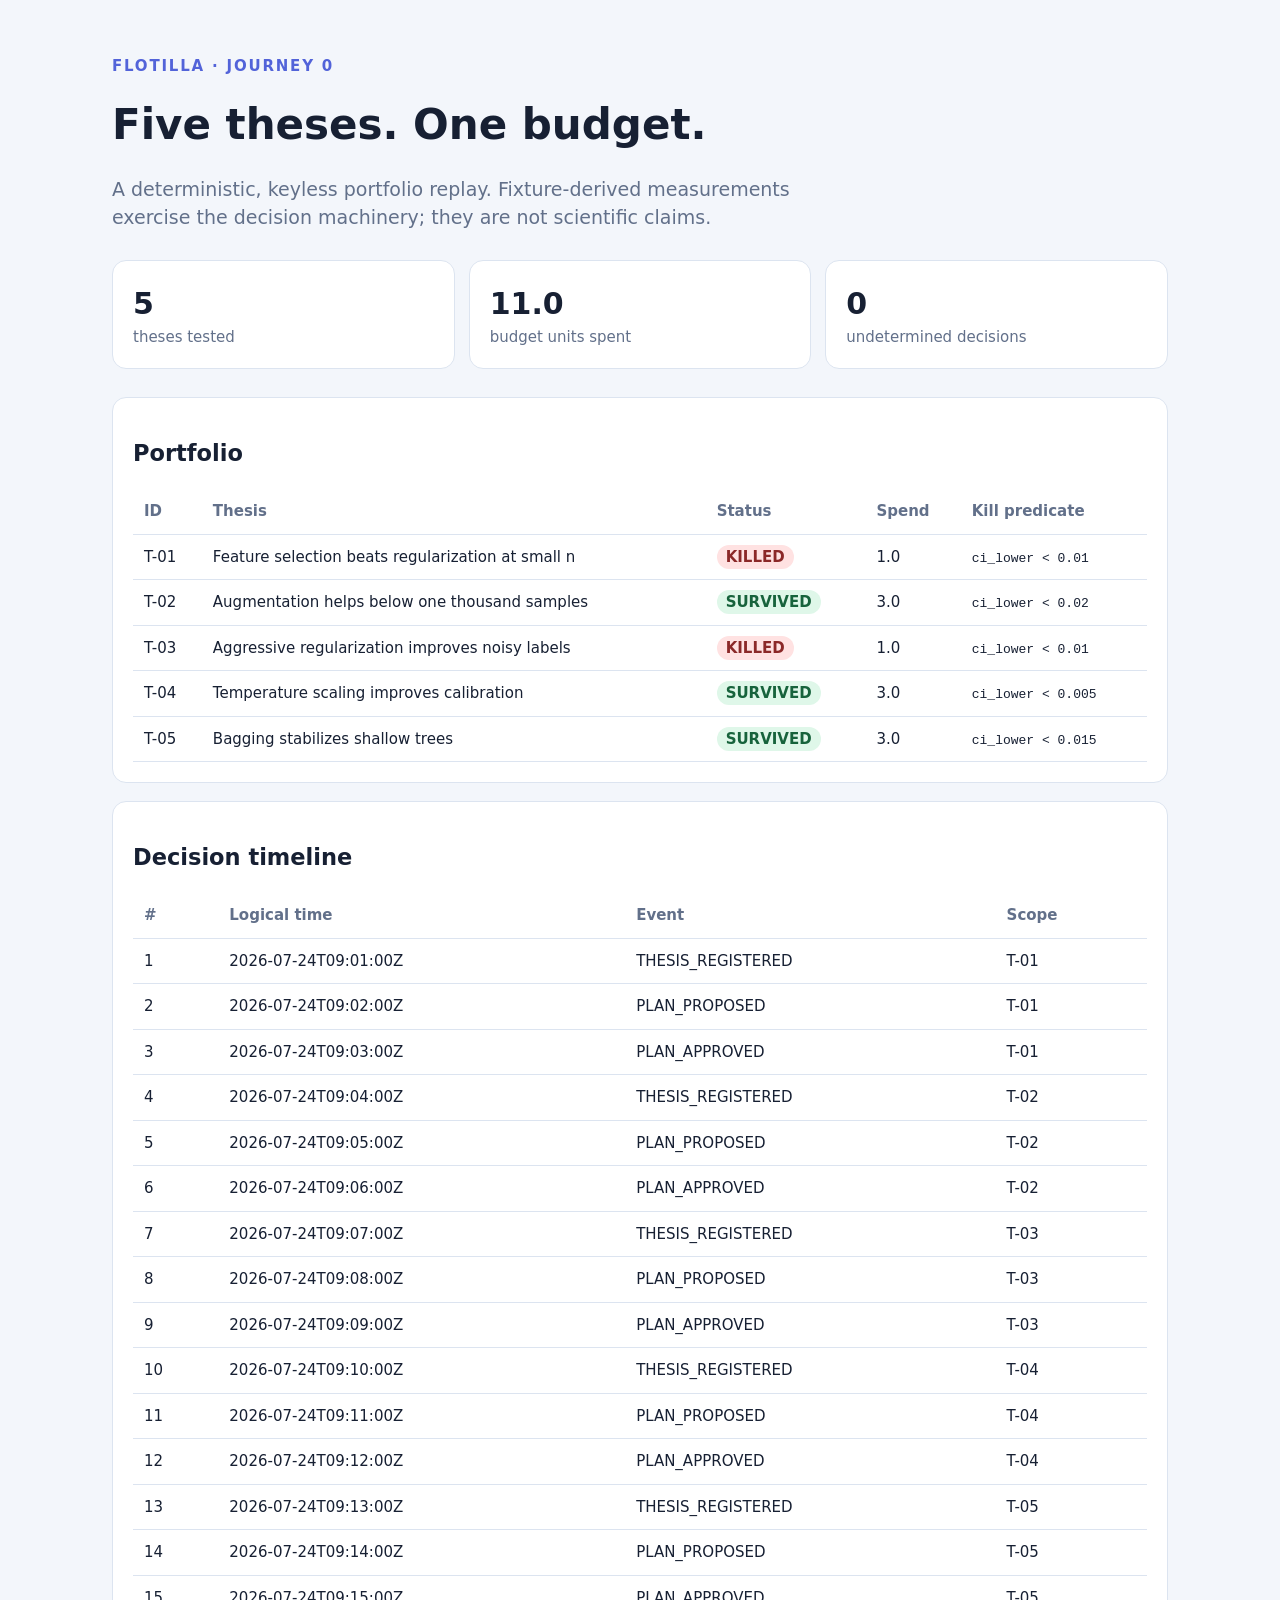
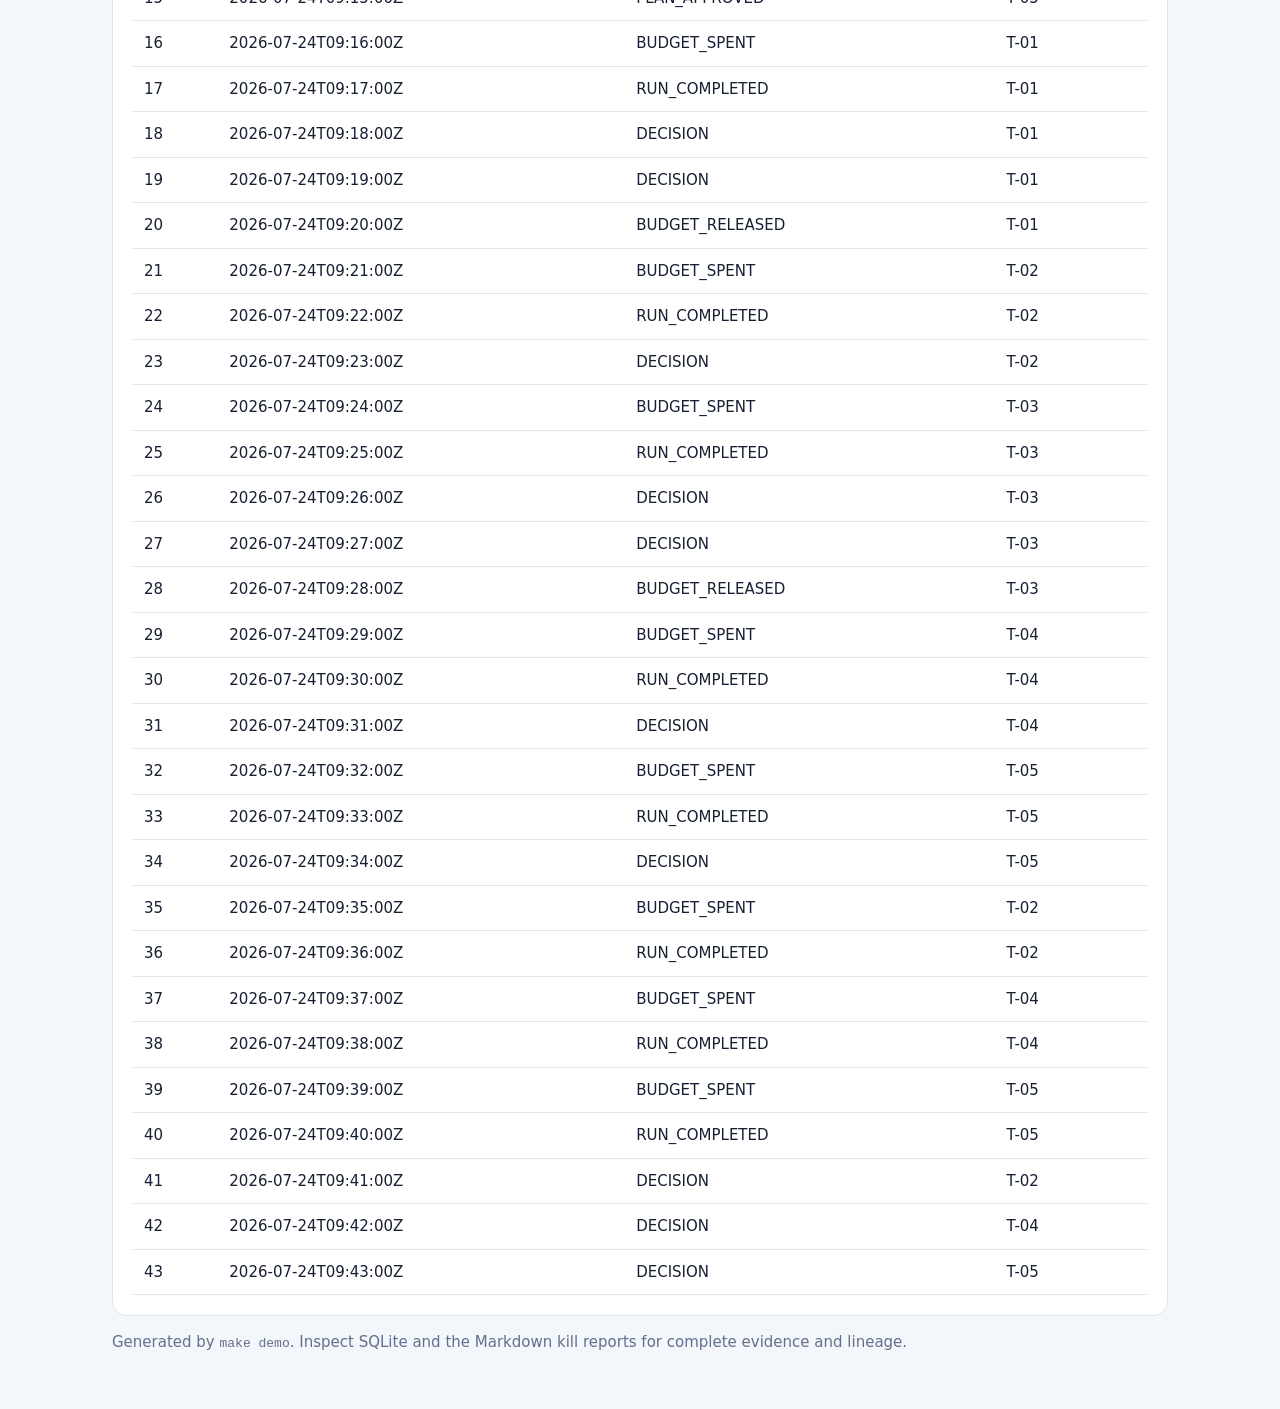
==== docs/demo/index.html @ 04530068 "feat: ship deterministic flotilla alpha" ====
<!doctype html>
<html lang="en">
<head>
<meta charset="utf-8">
<meta name="viewport" content="width=device-width,initial-scale=1">
<title>FLOTILLA — five-thesis demo</title>
<style>
:root{--ink:#172033;--muted:#62708a;--paper:#fff;--bg:#f3f6fb;--line:#dce4f0}
*{box-sizing:border-box} body{margin:0;background:var(--bg);color:var(--ink);
font:15px/1.5 ui-sans-serif,system-ui} main{max-width:1100px;margin:auto;padding:40px 22px}
h1{font-size:42px;margin:0} .eyebrow{color:#5263d9;font-weight:700;letter-spacing:.12em}
.lede{font-size:19px;color:var(--muted);max-width:720px}
.metrics{display:grid;grid-template-columns:repeat(3,1fr);gap:14px;margin:28px 0}
.card{background:var(--paper);border:1px solid var(--line);border-radius:14px;padding:20px}
.metric strong{display:block;font-size:30px} .metric span{color:var(--muted)}
table{width:100%;border-collapse:collapse} th,td{text-align:left;padding:11px;
border-bottom:1px solid var(--line);vertical-align:top} th{color:var(--muted)}
.pill{padding:3px 9px;border-radius:99px;background:#e9edf5;font-weight:700}
.alive{background:#dff7e9;color:#17633c} .dead{background:#ffe2e2;color:#8b2828}
.revived{background:#fff0c9} .unknown{background:#ece8ff;color:#493a96}
code{font-size:13px} .note{color:var(--muted)} @media(max-width:700px){
.metrics{grid-template-columns:1fr} .scroll{overflow:auto}}
</style>
</head>
<body><main>
<p class="eyebrow">FLOTILLA · JOURNEY 0</p>
<h1>Five theses. One budget.</h1>
<p class="lede">A deterministic, keyless portfolio replay. Fixture-derived
measurements exercise the decision machinery; they are not scientific claims.</p>
<section class="metrics">
  <div class="card metric"><strong>5</strong><span>theses tested</span></div>
  <div class="card metric"><strong>11.0</strong><span>budget units spent</span></div>
  <div class="card metric"><strong>0</strong><span>undetermined decisions</span></div>
</section>
<section class="card scroll"><h2>Portfolio</h2><table>
<thead><tr><th>ID</th><th>Thesis</th><th>Status</th><th>Spend</th><th>Kill predicate</th></tr></thead>
<tbody><tr><td>T-01</td><td>Feature selection beats regularization at small n</td><td><span class='pill dead'>KILLED</span></td><td>1.0</td><td><code>ci_lower &lt; 0.01</code></td></tr>
<tr><td>T-02</td><td>Augmentation helps below one thousand samples</td><td><span class='pill alive'>SURVIVED</span></td><td>3.0</td><td><code>ci_lower &lt; 0.02</code></td></tr>
<tr><td>T-03</td><td>Aggressive regularization improves noisy labels</td><td><span class='pill dead'>KILLED</span></td><td>1.0</td><td><code>ci_lower &lt; 0.01</code></td></tr>
<tr><td>T-04</td><td>Temperature scaling improves calibration</td><td><span class='pill alive'>SURVIVED</span></td><td>3.0</td><td><code>ci_lower &lt; 0.005</code></td></tr>
<tr><td>T-05</td><td>Bagging stabilizes shallow trees</td><td><span class='pill alive'>SURVIVED</span></td><td>3.0</td><td><code>ci_lower &lt; 0.015</code></td></tr></tbody></table></section>
<section class="card scroll" style="margin-top:18px"><h2>Decision timeline</h2><table>
<thead><tr><th>#</th><th>Logical time</th><th>Event</th><th>Scope</th></tr></thead>
<tbody><tr><td>1</td><td>2026-07-24T09:01:00Z</td><td>THESIS_REGISTERED</td><td>T-01</td></tr>
<tr><td>2</td><td>2026-07-24T09:02:00Z</td><td>PLAN_PROPOSED</td><td>T-01</td></tr>
<tr><td>3</td><td>2026-07-24T09:03:00Z</td><td>PLAN_APPROVED</td><td>T-01</td></tr>
<tr><td>4</td><td>2026-07-24T09:04:00Z</td><td>THESIS_REGISTERED</td><td>T-02</td></tr>
<tr><td>5</td><td>2026-07-24T09:05:00Z</td><td>PLAN_PROPOSED</td><td>T-02</td></tr>
<tr><td>6</td><td>2026-07-24T09:06:00Z</td><td>PLAN_APPROVED</td><td>T-02</td></tr>
<tr><td>7</td><td>2026-07-24T09:07:00Z</td><td>THESIS_REGISTERED</td><td>T-03</td></tr>
<tr><td>8</td><td>2026-07-24T09:08:00Z</td><td>PLAN_PROPOSED</td><td>T-03</td></tr>
<tr><td>9</td><td>2026-07-24T09:09:00Z</td><td>PLAN_APPROVED</td><td>T-03</td></tr>
<tr><td>10</td><td>2026-07-24T09:10:00Z</td><td>THESIS_REGISTERED</td><td>T-04</td></tr>
<tr><td>11</td><td>2026-07-24T09:11:00Z</td><td>PLAN_PROPOSED</td><td>T-04</td></tr>
<tr><td>12</td><td>2026-07-24T09:12:00Z</td><td>PLAN_APPROVED</td><td>T-04</td></tr>
<tr><td>13</td><td>2026-07-24T09:13:00Z</td><td>THESIS_REGISTERED</td><td>T-05</td></tr>
<tr><td>14</td><td>2026-07-24T09:14:00Z</td><td>PLAN_PROPOSED</td><td>T-05</td></tr>
<tr><td>15</td><td>2026-07-24T09:15:00Z</td><td>PLAN_APPROVED</td><td>T-05</td></tr>
<tr><td>16</td><td>2026-07-24T09:16:00Z</td><td>BUDGET_SPENT</td><td>T-01</td></tr>
<tr><td>17</td><td>2026-07-24T09:17:00Z</td><td>RUN_COMPLETED</td><td>T-01</td></tr>
<tr><td>18</td><td>2026-07-24T09:18:00Z</td><td>DECISION</td><td>T-01</td></tr>
<tr><td>19</td><td>2026-07-24T09:19:00Z</td><td>DECISION</td><td>T-01</td></tr>
<tr><td>20</td><td>2026-07-24T09:20:00Z</td><td>BUDGET_RELEASED</td><td>T-01</td></tr>
<tr><td>21</td><td>2026-07-24T09:21:00Z</td><td>BUDGET_SPENT</td><td>T-02</td></tr>
<tr><td>22</td><td>2026-07-24T09:22:00Z</td><td>RUN_COMPLETED</td><td>T-02</td></tr>
<tr><td>23</td><td>2026-07-24T09:23:00Z</td><td>DECISION</td><td>T-02</td></tr>
<tr><td>24</td><td>2026-07-24T09:24:00Z</td><td>BUDGET_SPENT</td><td>T-03</td></tr>
<tr><td>25</td><td>2026-07-24T09:25:00Z</td><td>RUN_COMPLETED</td><td>T-03</td></tr>
<tr><td>26</td><td>2026-07-24T09:26:00Z</td><td>DECISION</td><td>T-03</td></tr>
<tr><td>27</td><td>2026-07-24T09:27:00Z</td><td>DECISION</td><td>T-03</td></tr>
<tr><td>28</td><td>2026-07-24T09:28:00Z</td><td>BUDGET_RELEASED</td><td>T-03</td></tr>
<tr><td>29</td><td>2026-07-24T09:29:00Z</td><td>BUDGET_SPENT</td><td>T-04</td></tr>
<tr><td>30</td><td>2026-07-24T09:30:00Z</td><td>RUN_COMPLETED</td><td>T-04</td></tr>
<tr><td>31</td><td>2026-07-24T09:31:00Z</td><td>DECISION</td><td>T-04</td></tr>
<tr><td>32</td><td>2026-07-24T09:32:00Z</td><td>BUDGET_SPENT</td><td>T-05</td></tr>
<tr><td>33</td><td>2026-07-24T09:33:00Z</td><td>RUN_COMPLETED</td><td>T-05</td></tr>
<tr><td>34</td><td>2026-07-24T09:34:00Z</td><td>DECISION</td><td>T-05</td></tr>
<tr><td>35</td><td>2026-07-24T09:35:00Z</td><td>BUDGET_SPENT</td><td>T-02</td></tr>
<tr><td>36</td><td>2026-07-24T09:36:00Z</td><td>RUN_COMPLETED</td><td>T-02</td></tr>
<tr><td>37</td><td>2026-07-24T09:37:00Z</td><td>BUDGET_SPENT</td><td>T-04</td></tr>
<tr><td>38</td><td>2026-07-24T09:38:00Z</td><td>RUN_COMPLETED</td><td>T-04</td></tr>
<tr><td>39</td><td>2026-07-24T09:39:00Z</td><td>BUDGET_SPENT</td><td>T-05</td></tr>
<tr><td>40</td><td>2026-07-24T09:40:00Z</td><td>RUN_COMPLETED</td><td>T-05</td></tr>
<tr><td>41</td><td>2026-07-24T09:41:00Z</td><td>DECISION</td><td>T-02</td></tr>
<tr><td>42</td><td>2026-07-24T09:42:00Z</td><td>DECISION</td><td>T-04</td></tr>
<tr><td>43</td><td>2026-07-24T09:43:00Z</td><td>DECISION</td><td>T-05</td></tr></tbody></table></section>
<p class="note">Generated by <code>make demo</code>. Inspect SQLite and the
Markdown kill reports for complete evidence and lineage.</p>
</main></body></html>
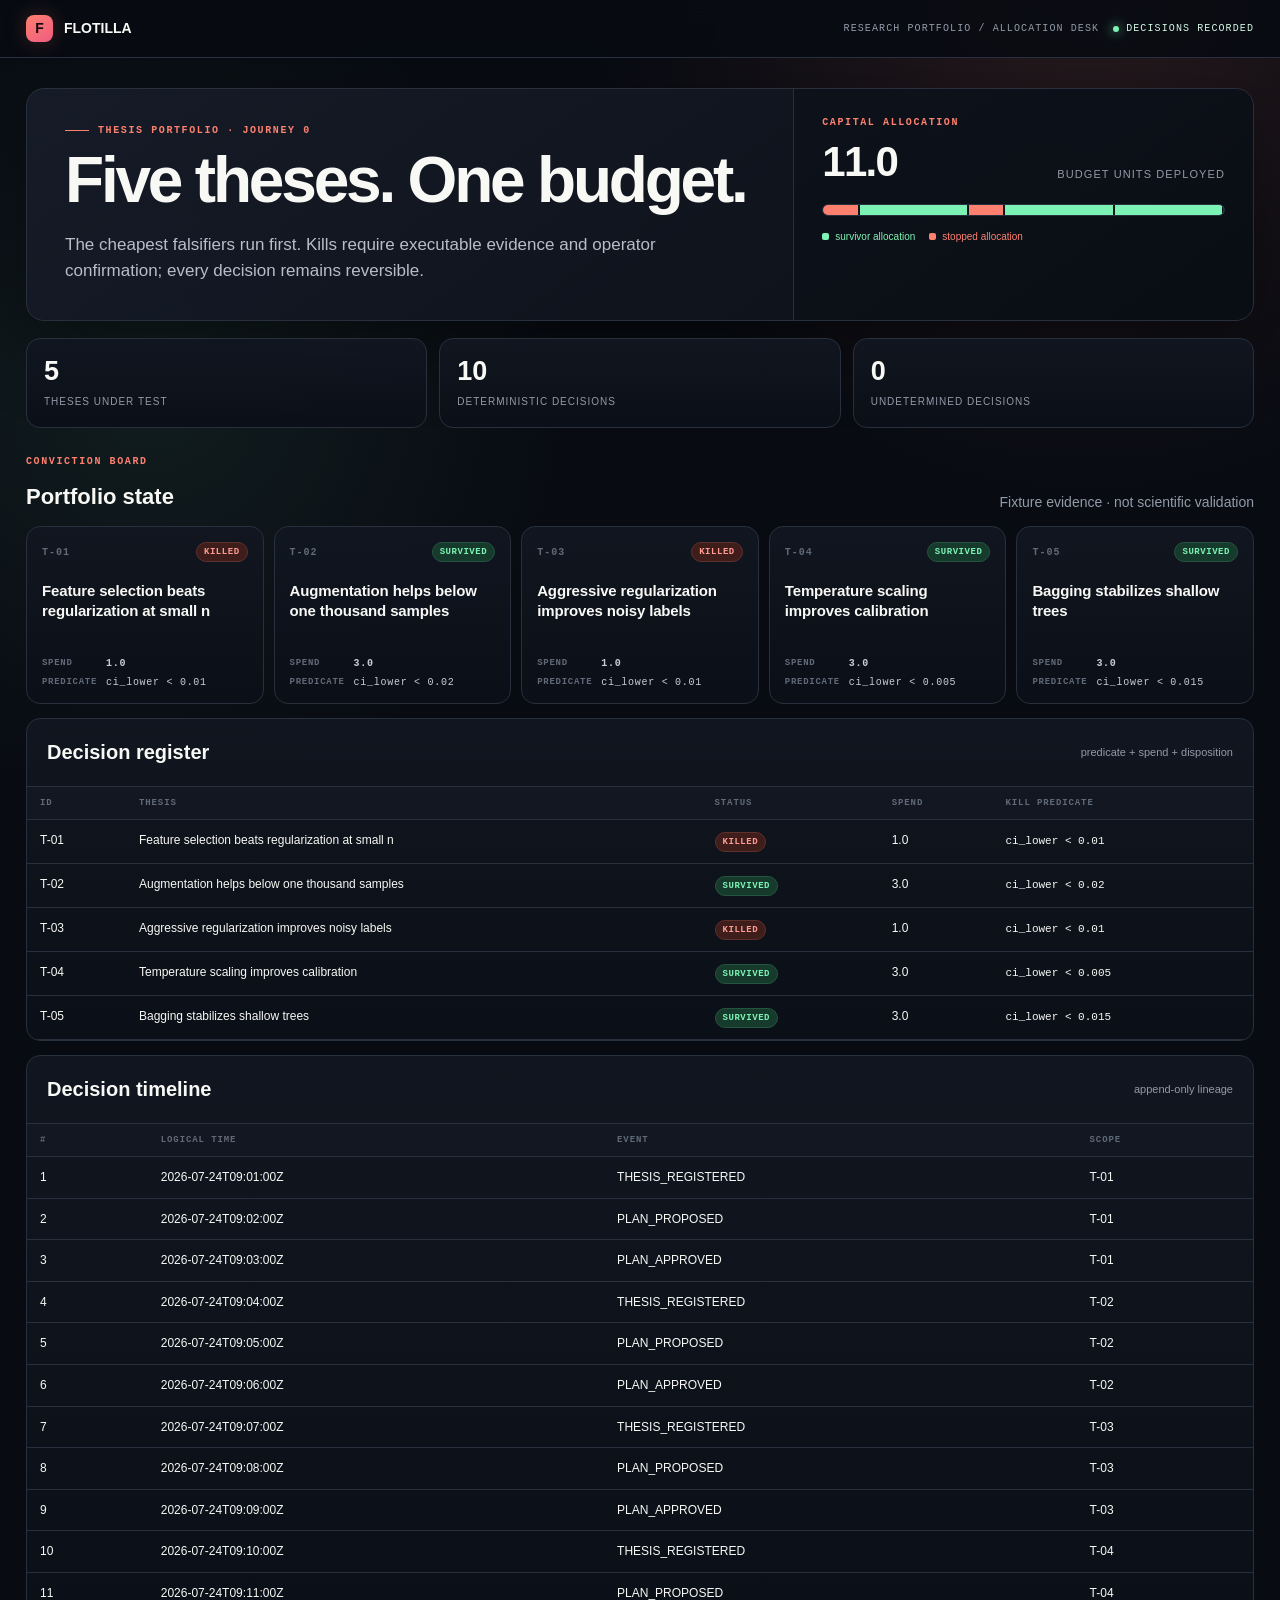
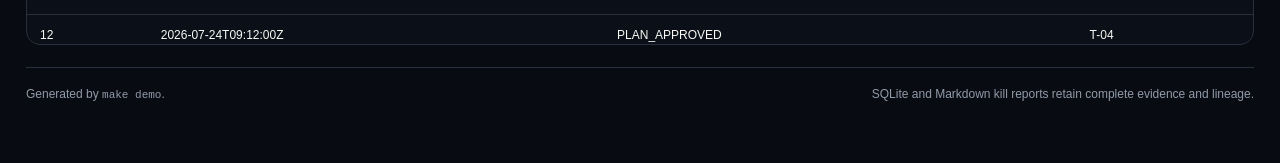
==== commit 43334b04: "ui: ship enterprise evidence console" ====
--- a/docs/demo/index.html
+++ b/docs/demo/index.html
@@ -5,41 +5,111 @@
 <meta name="viewport" content="width=device-width,initial-scale=1">
 <title>FLOTILLA — five-thesis demo</title>
 <style>
-:root{--ink:#172033;--muted:#62708a;--paper:#fff;--bg:#f3f6fb;--line:#dce4f0}
-*{box-sizing:border-box} body{margin:0;background:var(--bg);color:var(--ink);
-font:15px/1.5 ui-sans-serif,system-ui} main{max-width:1100px;margin:auto;padding:40px 22px}
-h1{font-size:42px;margin:0} .eyebrow{color:#5263d9;font-weight:700;letter-spacing:.12em}
-.lede{font-size:19px;color:var(--muted);max-width:720px}
-.metrics{display:grid;grid-template-columns:repeat(3,1fr);gap:14px;margin:28px 0}
-.card{background:var(--paper);border:1px solid var(--line);border-radius:14px;padding:20px}
-.metric strong{display:block;font-size:30px} .metric span{color:var(--muted)}
-table{width:100%;border-collapse:collapse} th,td{text-align:left;padding:11px;
-border-bottom:1px solid var(--line);vertical-align:top} th{color:var(--muted)}
-.pill{padding:3px 9px;border-radius:99px;background:#e9edf5;font-weight:700}
-.alive{background:#dff7e9;color:#17633c} .dead{background:#ffe2e2;color:#8b2828}
-.revived{background:#fff0c9} .unknown{background:#ece8ff;color:#493a96}
-code{font-size:13px} .note{color:var(--muted)} @media(max-width:700px){
-.metrics{grid-template-columns:1fr} .scroll{overflow:auto}}
+:root{--bg:#080b12;--panel:#10151f;--panel-2:#151b27;--line:#28303d;
+--text:#f8f9f5;--muted:#929ba8;--faint:#616a78;--mint:#7cf3b4;--coral:#ff806f;
+--violet:#b29bff;--amber:#f0c46b;--cyan:#6ed9e5;--shadow:0 26px 72px rgba(0,0,0,.4)}
+*{box-sizing:border-box}html{scroll-behavior:smooth}body{margin:0;color:var(--text);
+background:radial-gradient(circle at 85% 0,rgba(255,128,111,.12),transparent 31rem),
+radial-gradient(circle at 12% 22%,rgba(124,243,180,.08),transparent 26rem),var(--bg);
+font:14px/1.55 Inter,ui-sans-serif,-apple-system,BlinkMacSystemFont,"Segoe UI",sans-serif}
+.topbar{height:58px;border-bottom:1px solid var(--line);padding:0 26px;display:flex;
+align-items:center;justify-content:space-between;position:sticky;top:0;z-index:10;
+background:rgba(8,11,18,.86);backdrop-filter:blur(16px)}.brand{display:flex;align-items:center;
+gap:11px;font-weight:780}.brand-mark{width:27px;height:27px;border-radius:8px;
+display:grid;place-items:center;background:linear-gradient(145deg,var(--coral),#ef5c81);
+color:#15090b;box-shadow:0 0 22px rgba(255,128,111,.22)}.topmeta{display:flex;gap:14px;
+align-items:center;color:var(--muted);font:10px ui-monospace,monospace;text-transform:uppercase;
+letter-spacing:.11em}.ready{display:flex;align-items:center;gap:7px;color:#d4f8e4}
+.ready:before{content:"";width:6px;height:6px;border-radius:50%;background:var(--mint);
+box-shadow:0 0 12px var(--mint)}main{max-width:1380px;margin:auto;padding:30px 26px 64px}
+.hero{display:grid;grid-template-columns:minmax(0,1.25fr) minmax(340px,.75fr);
+border:1px solid var(--line);border-radius:18px;overflow:hidden;background:linear-gradient(145deg,
+rgba(22,28,40,.98),rgba(11,15,23,.98));box-shadow:var(--shadow)}.hero-copy{padding:36px 38px}
+.eyebrow,.section-label{margin:0 0 13px;color:var(--coral);font:750 10px ui-monospace,
+monospace;letter-spacing:.16em;text-transform:uppercase}.eyebrow:before{content:"";
+display:inline-block;width:24px;height:1px;background:currentColor;vertical-align:middle;
+margin-right:9px}h1{font-size:clamp(38px,5vw,66px);line-height:.98;letter-spacing:-.05em;
+margin:0}.lede{font-size:17px;color:#b7bec8;max-width:720px;margin:20px 0 0}
+.budget-panel{border-left:1px solid var(--line);padding:28px;background:rgba(5,8,13,.25)}
+.budget-total{display:flex;align-items:end;justify-content:space-between;gap:20px}
+.budget-total strong{font-size:42px;line-height:1;letter-spacing:-.04em}.budget-total span{
+color:var(--muted);font-size:11px;text-transform:uppercase;letter-spacing:.1em}.allocation{
+height:12px;display:flex;overflow:hidden;border-radius:99px;background:#080b12;margin:21px 0 13px;
+border:1px solid var(--line)}.allocation span{height:100%;min-width:3px;border-right:2px solid #0e121b}
+.allocation .alive{background:var(--mint)}.allocation .dead{background:var(--coral)}
+.allocation .revived{background:var(--violet)}.allocation .unknown{background:var(--amber)}
+.legend{display:flex;gap:14px;flex-wrap:wrap;color:var(--muted);font-size:10px}.legend span:before{
+content:"";display:inline-block;width:7px;height:7px;border-radius:2px;background:currentColor;
+margin-right:6px}.legend .survivor{color:var(--mint)}.legend .killed{color:var(--coral)}
+.metrics{display:grid;grid-template-columns:repeat(3,1fr);gap:12px;margin:17px 0}
+.metric,.panel,.thesis-card{background:linear-gradient(180deg,rgba(17,22,32,.97),
+rgba(11,15,23,.98));border:1px solid var(--line);border-radius:14px}.metric{padding:17px}
+.metric strong{display:block;font-size:27px;line-height:1.15}.metric span{display:block;
+color:var(--muted);font-size:10px;text-transform:uppercase;letter-spacing:.1em;margin-top:7px}
+.section-head{display:flex;justify-content:space-between;align-items:end;gap:20px;margin:28px 0 12px}
+.section-head h2{margin:0;font-size:22px}.section-head>p{margin:0;color:var(--muted)}
+.thesis-grid{display:grid;grid-template-columns:repeat(5,minmax(190px,1fr));gap:10px}
+.thesis-card{padding:15px;min-height:178px;display:flex;flex-direction:column}.thesis-top{
+display:flex;align-items:center;justify-content:space-between;gap:8px}.thesis-id{color:var(--faint);
+font:700 10px ui-monospace,monospace;letter-spacing:.1em}.thesis-card h3{font-size:15px;
+line-height:1.35;margin:19px 0;letter-spacing:-.01em}.thesis-meta{margin-top:auto;display:grid;
+gap:8px;color:var(--faint);font:650 9px ui-monospace,monospace;letter-spacing:.08em}
+.thesis-meta span{display:grid;grid-template-columns:58px minmax(0,1fr);gap:6px}.thesis-meta strong,
+.thesis-meta code{color:#c7ced7;font-size:10px;overflow-wrap:anywhere}.pill{display:inline-flex;
+padding:4px 7px;border-radius:999px;font:750 9px ui-monospace,monospace;letter-spacing:.06em;
+border:1px solid transparent}.alive{background:#163a2b;color:var(--mint);border-color:#24543f}
+.dead{background:#3e1d1b;color:#ff9d90;border-color:#60302c}.revived{background:#2c2548;
+color:#cabbff;border-color:#493d75}.unknown{background:#392f17;color:var(--amber);
+border-color:#5e4d25}.panel{overflow:hidden;margin-top:14px}.panel-head{display:flex;
+align-items:center;justify-content:space-between;padding:18px 20px;border-bottom:1px solid var(--line)}
+.panel-head h2{margin:0;font-size:20px}.panel-head span{color:var(--muted);font-size:11px}
+.scroll{overflow:auto;max-height:520px}table{width:100%;border-collapse:collapse;font-size:12px}
+th,td{text-align:left;padding:11px 13px;border-bottom:1px solid var(--line);vertical-align:top}
+th{position:sticky;top:0;background:#121722;color:var(--faint);font:700 9px
+ui-monospace,monospace;text-transform:uppercase;letter-spacing:.1em}tbody tr:hover{
+background:rgba(124,243,180,.03)}code{font:11px ui-monospace,monospace}.note{display:flex;
+justify-content:space-between;gap:20px;color:var(--muted);font-size:12px;border-top:1px solid
+var(--line);padding-top:17px;margin-top:22px}@media(max-width:1120px){.thesis-grid{
+grid-template-columns:repeat(3,1fr)}}@media(max-width:900px){.hero{grid-template-columns:1fr}
+.budget-panel{border-left:0;border-top:1px solid var(--line)}}@media(max-width:700px){
+.topbar{padding:0 14px}.topmeta>span:first-child{display:none}main{padding:18px 14px 42px}
+.hero-copy,.budget-panel{padding:24px 20px}.metrics{grid-template-columns:1fr}
+.thesis-grid{grid-template-columns:1fr}.section-head,.note{align-items:start;flex-direction:column}}
 </style>
 </head>
-<body><main>
-<p class="eyebrow">FLOTILLA · JOURNEY 0</p>
-<h1>Five theses. One budget.</h1>
-<p class="lede">A deterministic, keyless portfolio replay. Fixture-derived
-measurements exercise the decision machinery; they are not scientific claims.</p>
+<body><header class="topbar"><div class="brand"><span class="brand-mark">F</span>
+FLOTILLA</div><div class="topmeta"><span>research portfolio / allocation desk</span>
+<span class="ready">decisions recorded</span></div></header><main>
+<section class="hero"><div class="hero-copy"><p class="eyebrow">Thesis portfolio · Journey 0</p>
+<h1>Five theses. One budget.</h1><p class="lede">The cheapest falsifiers run first.
+Kills require executable evidence and operator confirmation; every decision remains reversible.</p>
+</div><aside class="budget-panel"><p class="section-label">Capital allocation</p>
+<div class="budget-total"><strong>11.0</strong><span>budget units deployed</span></div>
+<div class="allocation" aria-label="Budget allocation by thesis"><span class='dead' style='width:9.09%' title='T-01: 1.0 units'></span><span class='alive' style='width:27.27%' title='T-02: 3.0 units'></span><span class='dead' style='width:9.09%' title='T-03: 1.0 units'></span><span class='alive' style='width:27.27%' title='T-04: 3.0 units'></span><span class='alive' style='width:27.27%' title='T-05: 3.0 units'></span></div>
+<div class="legend"><span class="survivor">survivor allocation</span>
+<span class="killed">stopped allocation</span></div></aside></section>
 <section class="metrics">
-  <div class="card metric"><strong>5</strong><span>theses tested</span></div>
-  <div class="card metric"><strong>11.0</strong><span>budget units spent</span></div>
-  <div class="card metric"><strong>0</strong><span>undetermined decisions</span></div>
+  <div class="metric"><strong>5</strong><span>theses under test</span></div>
+  <div class="metric"><strong>10</strong><span>deterministic decisions</span></div>
+  <div class="metric"><strong>0</strong><span>undetermined decisions</span></div>
 </section>
-<section class="card scroll"><h2>Portfolio</h2><table>
+<div class="section-head"><div><p class="section-label">Conviction board</p>
+<h2>Portfolio state</h2></div><p>Fixture evidence · not scientific validation</p></div>
+<section class="thesis-grid"><article class='thesis-card'><div class='thesis-top'><span class='thesis-id'>T-01</span><span class='pill dead'>KILLED</span></div><h3>Feature selection beats regularization at small n</h3><div class='thesis-meta'><span>SPEND <strong>1.0</strong></span><span>PREDICATE <code>ci_lower &lt; 0.01</code></span></div></article>
+<article class='thesis-card'><div class='thesis-top'><span class='thesis-id'>T-02</span><span class='pill alive'>SURVIVED</span></div><h3>Augmentation helps below one thousand samples</h3><div class='thesis-meta'><span>SPEND <strong>3.0</strong></span><span>PREDICATE <code>ci_lower &lt; 0.02</code></span></div></article>
+<article class='thesis-card'><div class='thesis-top'><span class='thesis-id'>T-03</span><span class='pill dead'>KILLED</span></div><h3>Aggressive regularization improves noisy labels</h3><div class='thesis-meta'><span>SPEND <strong>1.0</strong></span><span>PREDICATE <code>ci_lower &lt; 0.01</code></span></div></article>
+<article class='thesis-card'><div class='thesis-top'><span class='thesis-id'>T-04</span><span class='pill alive'>SURVIVED</span></div><h3>Temperature scaling improves calibration</h3><div class='thesis-meta'><span>SPEND <strong>3.0</strong></span><span>PREDICATE <code>ci_lower &lt; 0.005</code></span></div></article>
+<article class='thesis-card'><div class='thesis-top'><span class='thesis-id'>T-05</span><span class='pill alive'>SURVIVED</span></div><h3>Bagging stabilizes shallow trees</h3><div class='thesis-meta'><span>SPEND <strong>3.0</strong></span><span>PREDICATE <code>ci_lower &lt; 0.015</code></span></div></article></section>
+<section class="panel"><div class="panel-head"><h2>Decision register</h2>
+<span>predicate + spend + disposition</span></div><div class="scroll"><table>
 <thead><tr><th>ID</th><th>Thesis</th><th>Status</th><th>Spend</th><th>Kill predicate</th></tr></thead>
 <tbody><tr><td>T-01</td><td>Feature selection beats regularization at small n</td><td><span class='pill dead'>KILLED</span></td><td>1.0</td><td><code>ci_lower &lt; 0.01</code></td></tr>
 <tr><td>T-02</td><td>Augmentation helps below one thousand samples</td><td><span class='pill alive'>SURVIVED</span></td><td>3.0</td><td><code>ci_lower &lt; 0.02</code></td></tr>
 <tr><td>T-03</td><td>Aggressive regularization improves noisy labels</td><td><span class='pill dead'>KILLED</span></td><td>1.0</td><td><code>ci_lower &lt; 0.01</code></td></tr>
 <tr><td>T-04</td><td>Temperature scaling improves calibration</td><td><span class='pill alive'>SURVIVED</span></td><td>3.0</td><td><code>ci_lower &lt; 0.005</code></td></tr>
-<tr><td>T-05</td><td>Bagging stabilizes shallow trees</td><td><span class='pill alive'>SURVIVED</span></td><td>3.0</td><td><code>ci_lower &lt; 0.015</code></td></tr></tbody></table></section>
-<section class="card scroll" style="margin-top:18px"><h2>Decision timeline</h2><table>
+<tr><td>T-05</td><td>Bagging stabilizes shallow trees</td><td><span class='pill alive'>SURVIVED</span></td><td>3.0</td><td><code>ci_lower &lt; 0.015</code></td></tr></tbody></table></div></section>
+<section class="panel"><div class="panel-head"><h2>Decision timeline</h2>
+<span>append-only lineage</span></div><div class="scroll"><table>
 <thead><tr><th>#</th><th>Logical time</th><th>Event</th><th>Scope</th></tr></thead>
 <tbody><tr><td>1</td><td>2026-07-24T09:01:00Z</td><td>THESIS_REGISTERED</td><td>T-01</td></tr>
 <tr><td>2</td><td>2026-07-24T09:02:00Z</td><td>PLAN_PROPOSED</td><td>T-01</td></tr>
@@ -83,7 +153,7 @@
 <tr><td>40</td><td>2026-07-24T09:40:00Z</td><td>RUN_COMPLETED</td><td>T-05</td></tr>
 <tr><td>41</td><td>2026-07-24T09:41:00Z</td><td>DECISION</td><td>T-02</td></tr>
 <tr><td>42</td><td>2026-07-24T09:42:00Z</td><td>DECISION</td><td>T-04</td></tr>
-<tr><td>43</td><td>2026-07-24T09:43:00Z</td><td>DECISION</td><td>T-05</td></tr></tbody></table></section>
-<p class="note">Generated by <code>make demo</code>. Inspect SQLite and the
-Markdown kill reports for complete evidence and lineage.</p>
+<tr><td>43</td><td>2026-07-24T09:43:00Z</td><td>DECISION</td><td>T-05</td></tr></tbody></table></div></section>
+<footer class="note"><span>Generated by <code>make demo</code>.</span>
+<span>SQLite and Markdown kill reports retain complete evidence and lineage.</span></footer>
 </main></body></html>
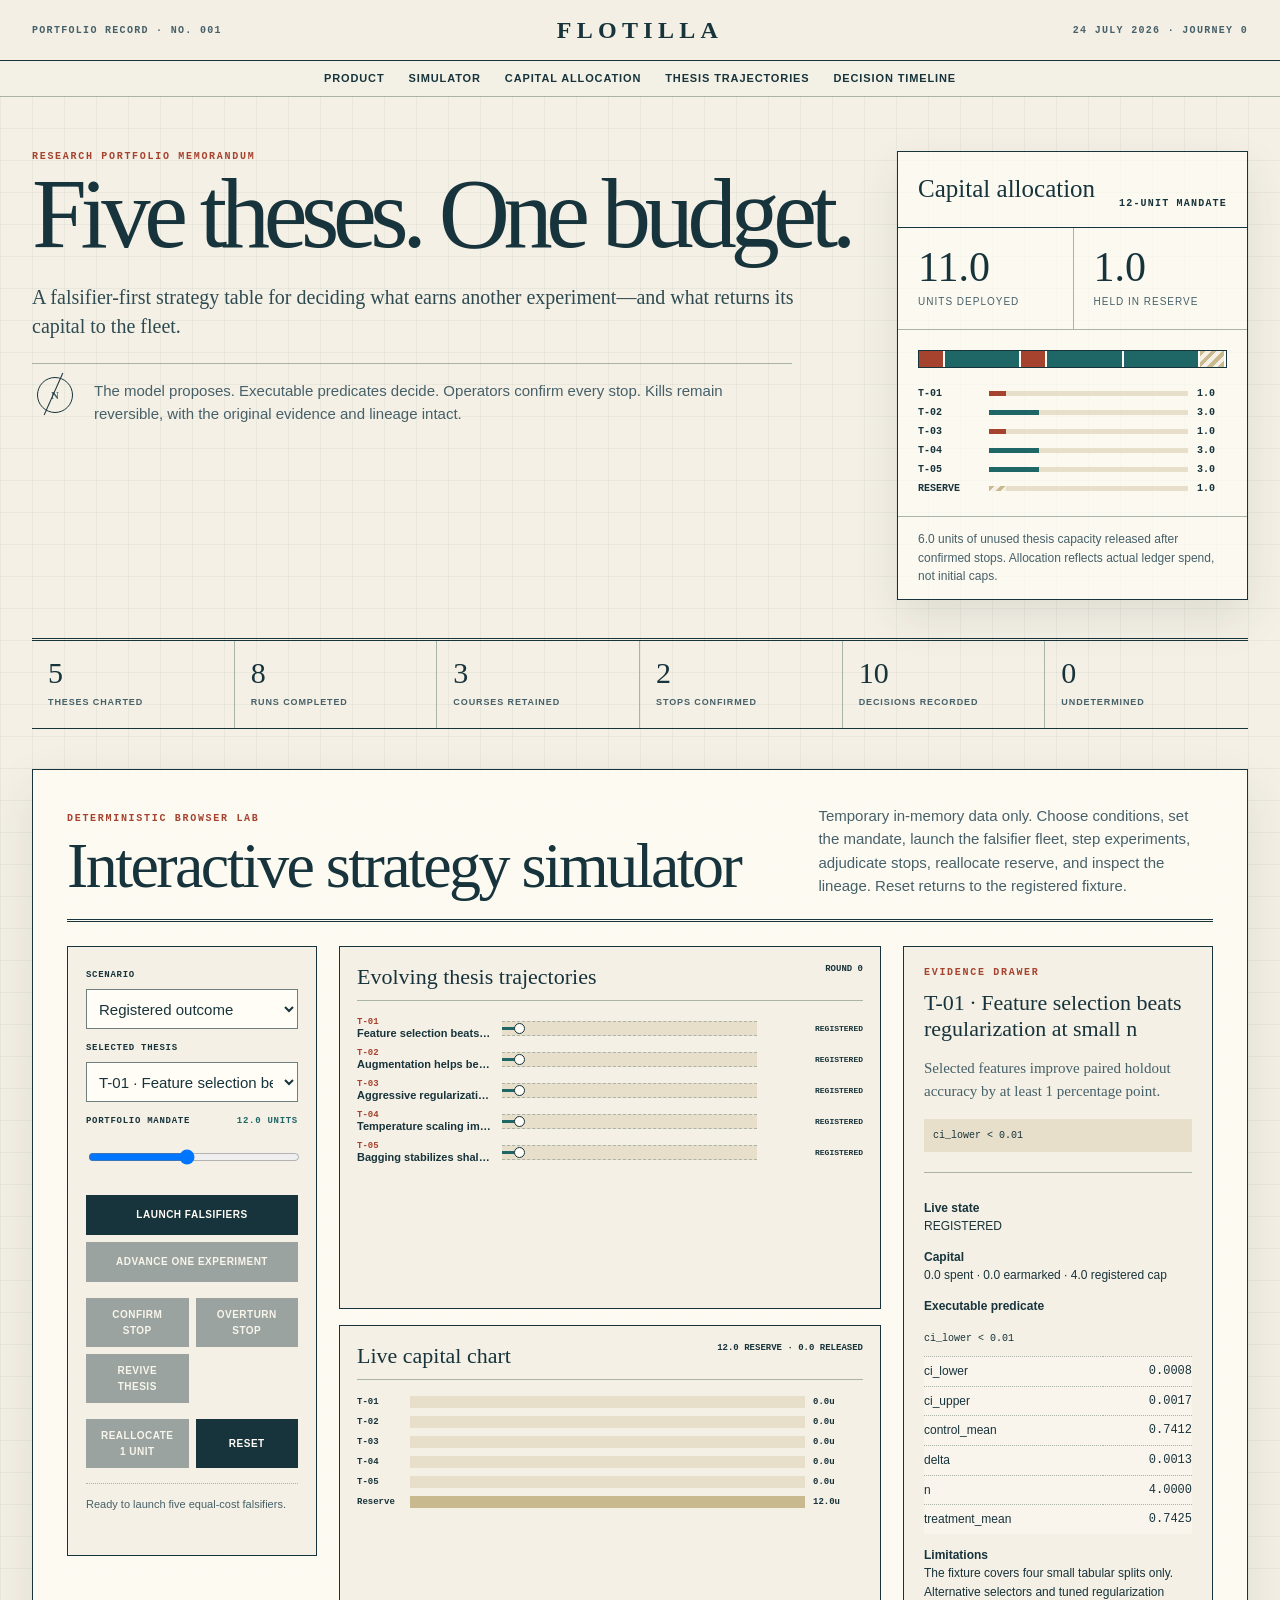
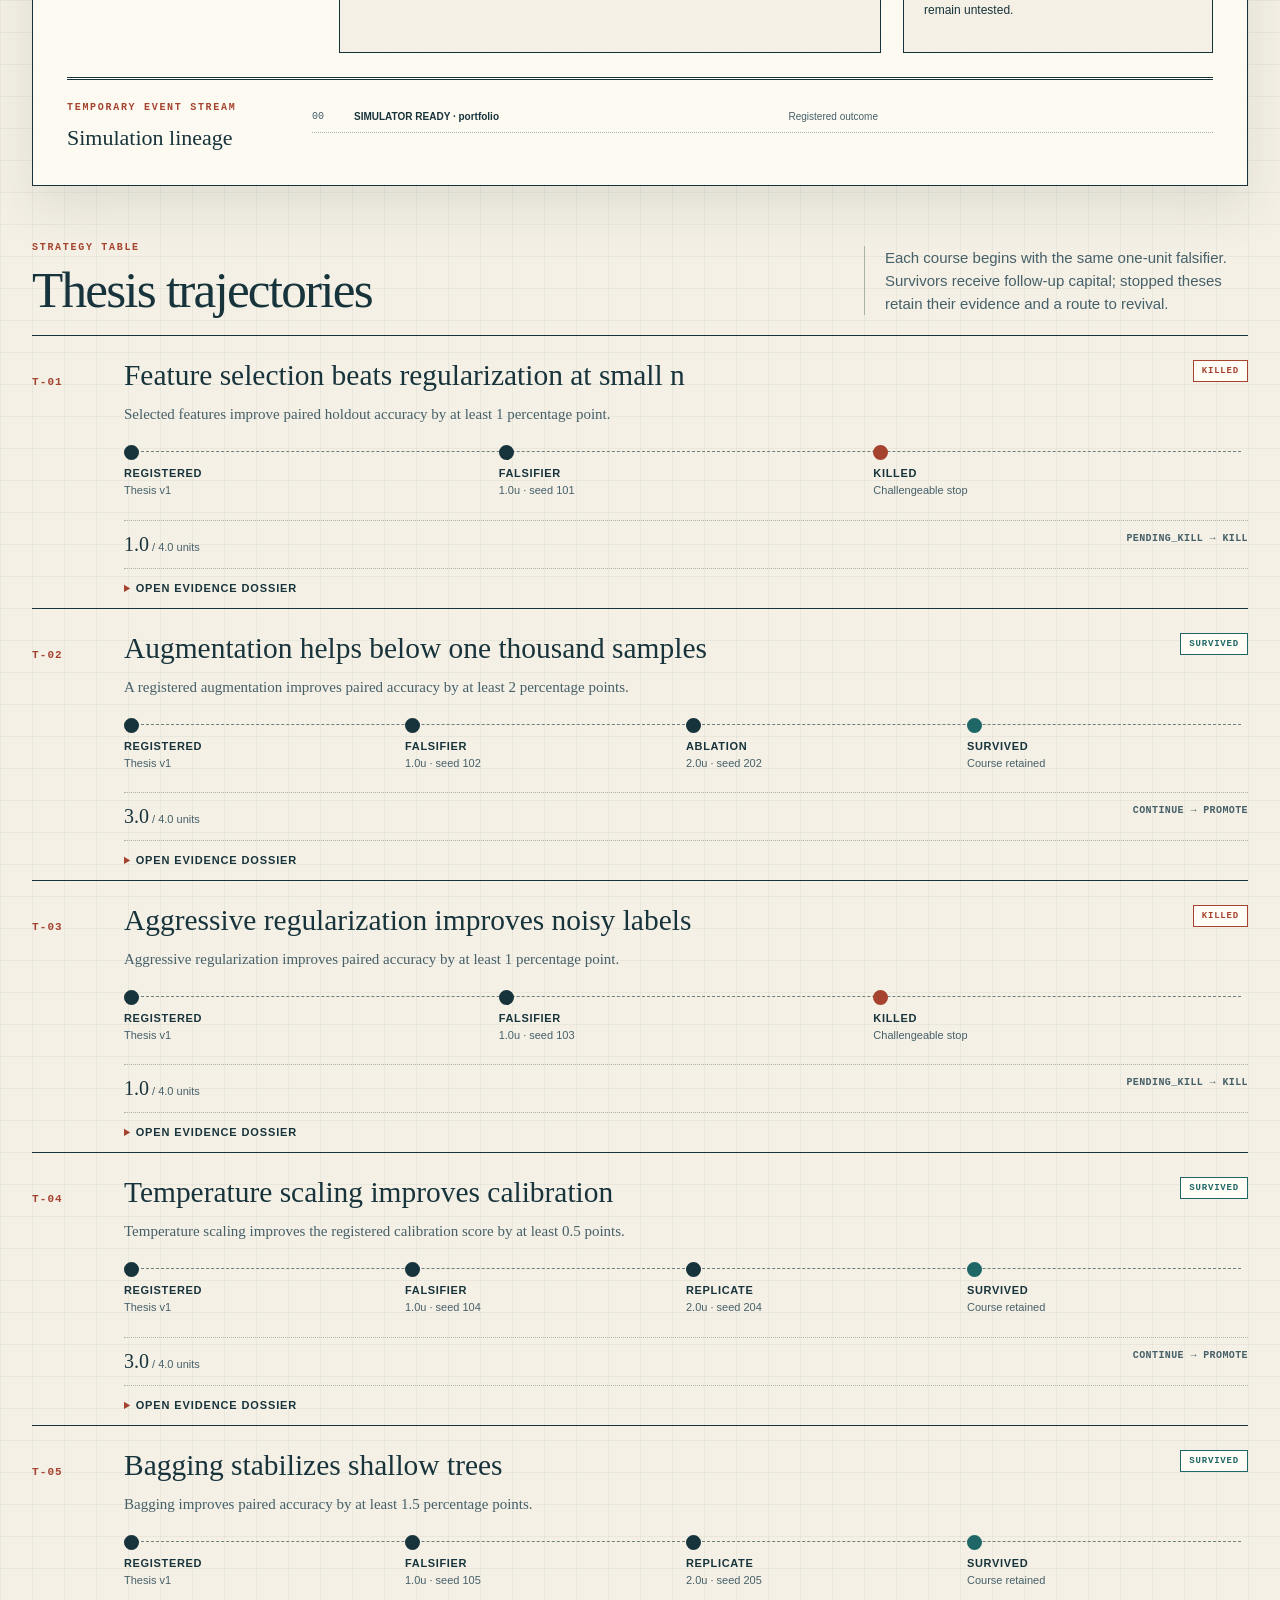
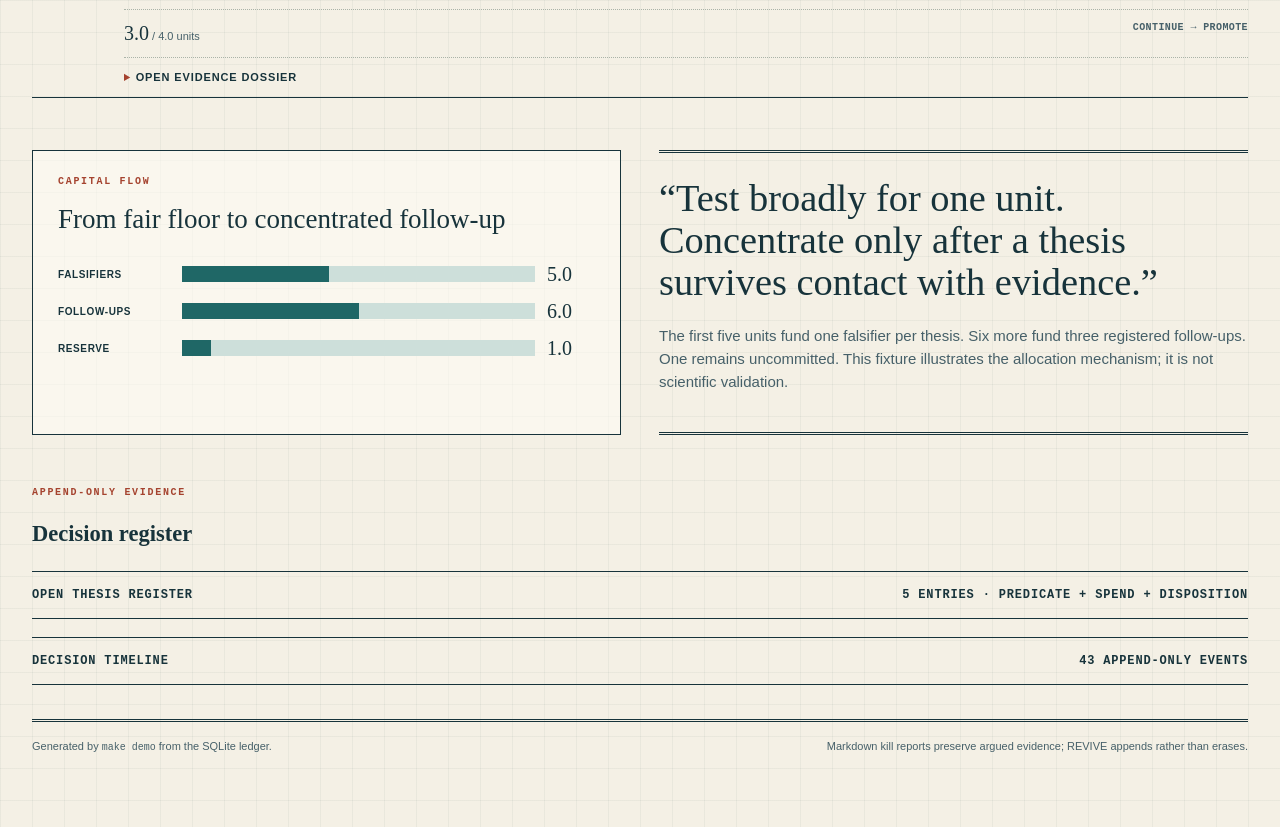
==== commit 5c8c9f81: "site: launch full interactive product experience" ====
--- a/docs/demo/index.html
+++ b/docs/demo/index.html
@@ -3,157 +3,380 @@
 <head>
 <meta charset="utf-8">
 <meta name="viewport" content="width=device-width,initial-scale=1">
-<title>FLOTILLA — five-thesis demo</title>
+<meta name="description" content="FLOTILLA's deterministic five-thesis research portfolio and capital-allocation record.">
+<title>FLOTILLA — research portfolio chart</title>
+<link rel="stylesheet" href="../assets/site.css">
 <style>
-:root{--bg:#080b12;--panel:#10151f;--panel-2:#151b27;--line:#28303d;
---text:#f8f9f5;--muted:#929ba8;--faint:#616a78;--mint:#7cf3b4;--coral:#ff806f;
---violet:#b29bff;--amber:#f0c46b;--cyan:#6ed9e5;--shadow:0 26px 72px rgba(0,0,0,.4)}
-*{box-sizing:border-box}html{scroll-behavior:smooth}body{margin:0;color:var(--text);
-background:radial-gradient(circle at 85% 0,rgba(255,128,111,.12),transparent 31rem),
-radial-gradient(circle at 12% 22%,rgba(124,243,180,.08),transparent 26rem),var(--bg);
-font:14px/1.55 Inter,ui-sans-serif,-apple-system,BlinkMacSystemFont,"Segoe UI",sans-serif}
-.topbar{height:58px;border-bottom:1px solid var(--line);padding:0 26px;display:flex;
-align-items:center;justify-content:space-between;position:sticky;top:0;z-index:10;
-background:rgba(8,11,18,.86);backdrop-filter:blur(16px)}.brand{display:flex;align-items:center;
-gap:11px;font-weight:780}.brand-mark{width:27px;height:27px;border-radius:8px;
-display:grid;place-items:center;background:linear-gradient(145deg,var(--coral),#ef5c81);
-color:#15090b;box-shadow:0 0 22px rgba(255,128,111,.22)}.topmeta{display:flex;gap:14px;
-align-items:center;color:var(--muted);font:10px ui-monospace,monospace;text-transform:uppercase;
-letter-spacing:.11em}.ready{display:flex;align-items:center;gap:7px;color:#d4f8e4}
-.ready:before{content:"";width:6px;height:6px;border-radius:50%;background:var(--mint);
-box-shadow:0 0 12px var(--mint)}main{max-width:1380px;margin:auto;padding:30px 26px 64px}
-.hero{display:grid;grid-template-columns:minmax(0,1.25fr) minmax(340px,.75fr);
-border:1px solid var(--line);border-radius:18px;overflow:hidden;background:linear-gradient(145deg,
-rgba(22,28,40,.98),rgba(11,15,23,.98));box-shadow:var(--shadow)}.hero-copy{padding:36px 38px}
-.eyebrow,.section-label{margin:0 0 13px;color:var(--coral);font:750 10px ui-monospace,
-monospace;letter-spacing:.16em;text-transform:uppercase}.eyebrow:before{content:"";
-display:inline-block;width:24px;height:1px;background:currentColor;vertical-align:middle;
-margin-right:9px}h1{font-size:clamp(38px,5vw,66px);line-height:.98;letter-spacing:-.05em;
-margin:0}.lede{font-size:17px;color:#b7bec8;max-width:720px;margin:20px 0 0}
-.budget-panel{border-left:1px solid var(--line);padding:28px;background:rgba(5,8,13,.25)}
-.budget-total{display:flex;align-items:end;justify-content:space-between;gap:20px}
-.budget-total strong{font-size:42px;line-height:1;letter-spacing:-.04em}.budget-total span{
-color:var(--muted);font-size:11px;text-transform:uppercase;letter-spacing:.1em}.allocation{
-height:12px;display:flex;overflow:hidden;border-radius:99px;background:#080b12;margin:21px 0 13px;
-border:1px solid var(--line)}.allocation span{height:100%;min-width:3px;border-right:2px solid #0e121b}
-.allocation .alive{background:var(--mint)}.allocation .dead{background:var(--coral)}
-.allocation .revived{background:var(--violet)}.allocation .unknown{background:var(--amber)}
-.legend{display:flex;gap:14px;flex-wrap:wrap;color:var(--muted);font-size:10px}.legend span:before{
-content:"";display:inline-block;width:7px;height:7px;border-radius:2px;background:currentColor;
-margin-right:6px}.legend .survivor{color:var(--mint)}.legend .killed{color:var(--coral)}
-.metrics{display:grid;grid-template-columns:repeat(3,1fr);gap:12px;margin:17px 0}
-.metric,.panel,.thesis-card{background:linear-gradient(180deg,rgba(17,22,32,.97),
-rgba(11,15,23,.98));border:1px solid var(--line);border-radius:14px}.metric{padding:17px}
-.metric strong{display:block;font-size:27px;line-height:1.15}.metric span{display:block;
-color:var(--muted);font-size:10px;text-transform:uppercase;letter-spacing:.1em;margin-top:7px}
-.section-head{display:flex;justify-content:space-between;align-items:end;gap:20px;margin:28px 0 12px}
-.section-head h2{margin:0;font-size:22px}.section-head>p{margin:0;color:var(--muted)}
-.thesis-grid{display:grid;grid-template-columns:repeat(5,minmax(190px,1fr));gap:10px}
-.thesis-card{padding:15px;min-height:178px;display:flex;flex-direction:column}.thesis-top{
-display:flex;align-items:center;justify-content:space-between;gap:8px}.thesis-id{color:var(--faint);
-font:700 10px ui-monospace,monospace;letter-spacing:.1em}.thesis-card h3{font-size:15px;
-line-height:1.35;margin:19px 0;letter-spacing:-.01em}.thesis-meta{margin-top:auto;display:grid;
-gap:8px;color:var(--faint);font:650 9px ui-monospace,monospace;letter-spacing:.08em}
-.thesis-meta span{display:grid;grid-template-columns:58px minmax(0,1fr);gap:6px}.thesis-meta strong,
-.thesis-meta code{color:#c7ced7;font-size:10px;overflow-wrap:anywhere}.pill{display:inline-flex;
-padding:4px 7px;border-radius:999px;font:750 9px ui-monospace,monospace;letter-spacing:.06em;
-border:1px solid transparent}.alive{background:#163a2b;color:var(--mint);border-color:#24543f}
-.dead{background:#3e1d1b;color:#ff9d90;border-color:#60302c}.revived{background:#2c2548;
-color:#cabbff;border-color:#493d75}.unknown{background:#392f17;color:var(--amber);
-border-color:#5e4d25}.panel{overflow:hidden;margin-top:14px}.panel-head{display:flex;
-align-items:center;justify-content:space-between;padding:18px 20px;border-bottom:1px solid var(--line)}
-.panel-head h2{margin:0;font-size:20px}.panel-head span{color:var(--muted);font-size:11px}
-.scroll{overflow:auto;max-height:520px}table{width:100%;border-collapse:collapse;font-size:12px}
-th,td{text-align:left;padding:11px 13px;border-bottom:1px solid var(--line);vertical-align:top}
-th{position:sticky;top:0;background:#121722;color:var(--faint);font:700 9px
-ui-monospace,monospace;text-transform:uppercase;letter-spacing:.1em}tbody tr:hover{
-background:rgba(124,243,180,.03)}code{font:11px ui-monospace,monospace}.note{display:flex;
-justify-content:space-between;gap:20px;color:var(--muted);font-size:12px;border-top:1px solid
-var(--line);padding-top:17px;margin-top:22px}@media(max-width:1120px){.thesis-grid{
-grid-template-columns:repeat(3,1fr)}}@media(max-width:900px){.hero{grid-template-columns:1fr}
-.budget-panel{border-left:0;border-top:1px solid var(--line)}}@media(max-width:700px){
-.topbar{padding:0 14px}.topmeta>span:first-child{display:none}main{padding:18px 14px 42px}
-.hero-copy,.budget-panel{padding:24px 20px}.metrics{grid-template-columns:1fr}
-.thesis-grid{grid-template-columns:1fr}.section-head,.note{align-items:start;flex-direction:column}}
+:root{--paper:#f4f0e5;--paper-deep:#e8dfca;--ink:#17333b;--ink-soft:#466069;
+--rule:#aab3a8;--rule-dark:#6e7f7d;--sea:#1f6766;--sea-pale:#cddfda;
+--stop:#a5432f;--stop-pale:#edd4c8;--revive:#6d527d;--revive-pale:#ded2e2;
+--amber:#a77a2a;--reserve:#c9b98f;--white:#fffdf6;--shadow:0 18px 42px rgba(35,50,48,.1)}
+*{box-sizing:border-box}html{scroll-behavior:smooth}body{margin:0;color:var(--ink);
+background-color:var(--paper);background-image:linear-gradient(rgba(42,83,84,.055) 1px,transparent 1px),
+linear-gradient(90deg,rgba(42,83,84,.055) 1px,transparent 1px);
+background-size:32px 32px;font:15px/1.55 "Avenir Next",Avenir,"Segoe UI",sans-serif}
+a{color:inherit}.skip{position:absolute;left:1rem;top:-5rem;background:var(--ink);
+color:white;padding:.6rem 1rem;z-index:20}.skip:focus{top:1rem}.sr-only{position:absolute;
+width:1px;height:1px;padding:0;margin:-1px;overflow:hidden;clip:rect(0,0,0,0);
+white-space:nowrap;border:0}.masthead{border-bottom:1px solid var(--ink);
+background:rgba(244,240,229,.94)}.masthead-inner{max-width:1480px;margin:auto;padding:18px 32px;
+display:grid;grid-template-columns:1fr auto 1fr;align-items:center;gap:24px}.folio,.dateline{
+font:700 10px/1.3 ui-monospace,SFMono-Regular,Menlo,monospace;letter-spacing:.13em;
+text-transform:uppercase;color:var(--ink-soft)}.dateline{text-align:right}.wordmark{
+font:700 24px/1 Georgia,serif;letter-spacing:.22em}.subnav{border-bottom:1px solid var(--rule);
+background:rgba(244,240,229,.92)}.subnav nav{max-width:1480px;margin:auto;padding:9px 32px;
+display:flex;gap:24px;justify-content:center;flex-wrap:wrap}.subnav a{font-size:11px;
+font-weight:700;letter-spacing:.08em;text-decoration:none;text-transform:uppercase}.subnav a:focus-visible,
+summary:focus-visible{outline:3px solid var(--amber);outline-offset:3px}main{max-width:1480px;
+margin:auto;padding:34px 32px 72px}.hero{display:grid;grid-template-columns:minmax(0,1.65fr)
+minmax(330px,.7fr);gap:38px;padding:20px 0 38px;border-bottom:3px double var(--ink)}.overline,
+.section-kicker{margin:0 0 12px;color:var(--stop);font:800 10px ui-monospace,
+SFMono-Regular,Menlo,monospace;text-transform:uppercase;letter-spacing:.17em}h1,h2,h3,h4{
+font-family:Georgia,"Times New Roman",serif}h1{font-size:clamp(50px,7.7vw,116px);
+font-weight:500;line-height:.82;letter-spacing:-.065em;margin:0;max-width:1020px}.deck{
+font:20px/1.45 Georgia,serif;max-width:780px;margin:28px 0 22px;color:#2e4a51}.thesis{
+max-width:760px;padding:15px 0 0 62px;border-top:1px solid var(--rule);position:relative;
+color:var(--ink-soft)}.thesis:before{content:"N";position:absolute;left:5px;top:13px;width:34px;
+height:34px;border:1px solid var(--ink);border-radius:50%;display:grid;place-items:center;
+font:700 11px Georgia,serif}.thesis:after{content:"";position:absolute;left:21px;top:7px;
+width:1px;height:46px;background:var(--ink);transform:rotate(24deg)}.manifest{
+border:1px solid var(--ink);background:rgba(255,253,246,.66);box-shadow:var(--shadow)}.manifest-head{
+padding:18px 20px;border-bottom:1px solid var(--ink);display:flex;justify-content:space-between;
+align-items:end}.manifest-head h2{font-size:25px;font-weight:500;margin:0}.manifest-head span{
+font:700 10px ui-monospace,monospace;text-transform:uppercase;letter-spacing:.12em}.manifest-total{
+display:grid;grid-template-columns:1fr 1fr;border-bottom:1px solid var(--rule)}.manifest-total div{
+padding:18px 20px}.manifest-total div+div{border-left:1px solid var(--rule)}.manifest-total strong{
+display:block;font:500 42px/1 Georgia,serif}.manifest-total span{font-size:10px;text-transform:uppercase;
+letter-spacing:.1em;color:var(--ink-soft)}.allocation{height:18px;display:flex;margin:20px;
+border:1px solid var(--ink);background:var(--paper-deep)}.allocation>span{display:block;height:100%;
+border-right:2px solid var(--white)}.allocation .alive,.capital-soundings .alive{background:var(--sea)}
+.allocation .dead,.capital-soundings .dead{background:var(--stop)}.allocation .revived,
+.capital-soundings .revived{background:var(--revive)}.allocation .unknown,
+.capital-soundings .unknown{background:var(--amber)}.allocation .reserve,.capital-soundings .reserve{
+background:repeating-linear-gradient(135deg,var(--reserve),var(--reserve) 4px,
+var(--paper) 4px,var(--paper) 8px)}.capital-list{list-style:none;margin:0;padding:0 20px 14px}.capital-list li{
+display:grid;grid-template-columns:62px 1fr 30px;gap:9px;align-items:center;margin:8px 0;
+font:700 10px ui-monospace,monospace;text-transform:uppercase}.capital-soundings{height:5px;
+background:var(--paper-deep);display:block}.capital-soundings i{display:block;height:100%}.manifest-note{
+padding:13px 20px;border-top:1px solid var(--rule);font-size:12px;color:var(--ink-soft);
+margin:0}.briefing{display:grid;grid-template-columns:repeat(6,1fr);border-bottom:1px solid var(--ink);
+margin-bottom:40px}.briefing div{padding:17px 16px;border-right:1px solid var(--rule)}.briefing div:last-child{
+border-right:0}.briefing strong{display:block;font:500 30px/1 Georgia,serif}.briefing span{
+font-size:9px;font-weight:800;letter-spacing:.1em;text-transform:uppercase;color:var(--ink-soft)}
+.section-head{display:grid;grid-template-columns:1fr minmax(280px,.48fr);gap:32px;align-items:end;
+margin-bottom:20px}.section-head h2{font-size:clamp(32px,4vw,58px);line-height:.98;font-weight:500;
+letter-spacing:-.035em;margin:0}.section-head p:last-child{margin:0;color:var(--ink-soft);
+border-left:1px solid var(--rule);padding-left:20px}.strategy-table{border-top:1px solid var(--ink);
+margin-bottom:52px}.voyage{padding:24px 0 0;border-bottom:1px solid var(--ink)}.voyage-head{
+display:grid;grid-template-columns:minmax(0,1fr) auto;gap:20px;align-items:start}.voyage-head>div{
+display:grid;grid-template-columns:74px minmax(0,1fr);gap:18px;align-items:baseline}.signal{
+font:800 11px ui-monospace,monospace;letter-spacing:.1em;color:var(--stop)}.voyage h3{
+font-size:clamp(23px,2.3vw,36px);line-height:1.05;font-weight:500;margin:0}.status{
+display:inline-block;padding:5px 8px;border:1px solid currentColor;font:800 9px ui-monospace,
+monospace;letter-spacing:.09em;text-transform:uppercase;background:var(--white)}.status.alive{
+color:var(--sea)}.status.dead{color:var(--stop)}.status.revived{color:var(--revive)}
+.status.unknown{color:var(--amber)}.prediction{margin:12px 0 17px 92px;max-width:880px;
+font-family:Georgia,serif;color:var(--ink-soft)}.route{list-style:none;margin:0 0 0 92px;
+padding:0 0 20px;display:flex;position:relative}.route:before{content:"";position:absolute;
+left:7px;right:7px;top:8px;border-top:1px dashed var(--rule-dark)}.route-step{flex:1;min-width:120px;
+position:relative;padding:22px 14px 0 0}.route-step:before{content:"";position:absolute;top:2px;
+left:0;width:11px;height:11px;border:2px solid var(--ink);border-radius:50%;background:var(--paper)}
+.route-step.done:before{background:var(--ink)}.route-step.terminal.alive:before{background:var(--sea);
+border-color:var(--sea)}.route-step.terminal.dead:before{background:var(--stop);border-color:var(--stop)}
+.route-step.terminal.revived:before{background:var(--revive);border-color:var(--revive)}
+.route-step.terminal.unknown:before{background:var(--amber);border-color:var(--amber)}
+.route-step b{display:block;font-size:11px;text-transform:uppercase;letter-spacing:.06em}
+.route-step span{display:block;font-size:11px;color:var(--ink-soft)}.voyage-foot{display:grid;
+grid-template-columns:170px 1fr;gap:20px;margin-left:92px;padding:12px 0;border-top:1px dotted var(--rule);
+font-size:11px;color:var(--ink-soft)}.voyage-foot b{font:500 20px Georgia,serif;color:var(--ink)}
+.sequence{font:700 10px ui-monospace,monospace;text-align:right;text-transform:uppercase;
+letter-spacing:.04em}.dossier{margin-left:92px;border-top:1px dotted var(--rule)}.dossier summary{
+cursor:pointer;width:max-content;padding:11px 0;font-size:11px;font-weight:800;text-transform:uppercase;
+letter-spacing:.08em}.dossier summary::marker{color:var(--stop)}.dossier-grid{display:grid;
+grid-template-columns:minmax(240px,.75fr) minmax(0,1.25fr);gap:34px;padding:8px 0 26px}.dossier h4{
+font:800 10px ui-monospace,monospace;text-transform:uppercase;letter-spacing:.1em;margin:10px 0}
+.dossier p,.dossier li{font-size:12px;color:var(--ink-soft)}.predicate{display:block;
+padding:10px;background:var(--paper-deep);overflow-wrap:anywhere}.evidence-list{list-style:none;
+margin:0;padding:0}.evidence-list li{padding:7px 0;border-bottom:1px dotted var(--rule)}
+.evidence-list span,.evidence-list code{display:block;overflow-wrap:anywhere}code{font:10px/1.5
+ui-monospace,SFMono-Regular,Menlo,monospace}.flow{display:grid;grid-template-columns:1fr 1fr;
+gap:38px;margin:34px 0 52px}.flow-chart{border:1px solid var(--ink);background:rgba(255,253,246,.55);
+padding:25px}.flow-chart h3{font-size:27px;font-weight:500;margin:0 0 22px}.flow-stage{
+display:grid;grid-template-columns:112px 1fr 48px;align-items:center;gap:12px;margin:14px 0}
+.flow-stage span{font-size:10px;font-weight:800;text-transform:uppercase;letter-spacing:.06em}
+.flow-stage i{height:16px;display:block;background:var(--sea-pale);position:relative}.flow-stage i:after{
+content:"";position:absolute;left:0;top:0;bottom:0;width:var(--flow);background:var(--sea)}
+.flow-stage strong{font:500 20px Georgia,serif}.flow-copy{padding:24px 0;border-top:3px double var(--ink);
+border-bottom:3px double var(--ink)}.flow-copy blockquote{font:500 clamp(24px,3vw,43px)/1.1
+Georgia,serif;margin:0 0 20px}.flow-copy p{color:var(--ink-soft)}.register{margin-top:30px}
+.register>details{border-top:1px solid var(--ink);border-bottom:1px solid var(--ink)}.register summary,
+.logbook summary{cursor:pointer;padding:16px 0;display:flex;justify-content:space-between;gap:20px;
+font:700 12px ui-monospace,monospace;text-transform:uppercase;letter-spacing:.07em}.scroll{
+overflow:auto}table{width:100%;border-collapse:collapse;font-size:12px;background:rgba(255,253,246,.4)}
+th,td{text-align:left;padding:11px 13px;border-top:1px solid var(--rule);vertical-align:top}
+th{font:800 9px ui-monospace,monospace;text-transform:uppercase;letter-spacing:.09em}
+.logbook{margin-top:18px;border-bottom:1px solid var(--ink)}.ship-log{list-style:none;
+margin:0;padding:0;display:grid;grid-template-columns:repeat(2,1fr);border-top:1px solid var(--rule)}
+.ship-log li{display:grid;grid-template-columns:34px 42px 1fr 62px;gap:8px;padding:8px 10px;
+border-bottom:1px dotted var(--rule);font-size:10px}.ship-log li:nth-child(odd){
+border-right:1px solid var(--rule)}.log-sequence,.log-time{font-family:ui-monospace,monospace;
+color:var(--ink-soft)}.ship-log strong{font-size:10px}footer{display:flex;
+justify-content:space-between;gap:24px;margin-top:34px;padding-top:16px;border-top:3px double var(--ink);
+font-size:11px;color:var(--ink-soft)}@media(max-width:1050px){.briefing{
+grid-template-columns:repeat(3,1fr)}.briefing div:nth-child(3){border-right:0}.hero{
+grid-template-columns:1fr}.manifest{max-width:660px}.flow{grid-template-columns:1fr}}
+@media(max-width:760px){.masthead-inner{padding:14px 18px;grid-template-columns:1fr auto}
+.folio{display:none}.dateline{font-size:8px}.subnav nav{justify-content:flex-start;padding:9px 18px;
+overflow:auto;flex-wrap:nowrap}main{padding:25px 18px 50px}.hero{gap:24px}h1{font-size:55px}
+.briefing{grid-template-columns:repeat(2,1fr)}.briefing div:nth-child(3){border-right:1px solid var(--rule)}
+.briefing div:nth-child(even){border-right:0}.section-head{grid-template-columns:1fr}.section-head p:last-child{
+border-left:0;border-top:1px solid var(--rule);padding:12px 0 0}.voyage-head>div{
+grid-template-columns:1fr}.prediction,.route,.voyage-foot,.dossier{margin-left:0}.route{display:grid;
+grid-template-columns:1fr 1fr}.route:before{display:none}.route-step{border-top:1px dashed var(--rule);
+padding:13px 8px 13px 23px}.route-step:before{top:14px}.voyage-foot{grid-template-columns:1fr}
+.sequence{text-align:left}.dossier-grid{grid-template-columns:1fr}.ship-log{grid-template-columns:1fr}
+.ship-log li:nth-child(odd){border-right:0}footer{flex-direction:column}}
+@media(max-width:430px){h1{font-size:47px}.manifest-total{grid-template-columns:1fr}
+.manifest-total div+div{border-left:0;border-top:1px solid var(--rule)}.briefing{grid-template-columns:1fr}
+.briefing div{border-right:0}.route{grid-template-columns:1fr}}
+@media(prefers-reduced-motion:reduce){html{scroll-behavior:auto}}
+@media print{.subnav,.skip{display:none}body{background:white}.dossier{display:block}
+.dossier>div{display:grid}}
 </style>
 </head>
-<body><header class="topbar"><div class="brand"><span class="brand-mark">F</span>
-FLOTILLA</div><div class="topmeta"><span>research portfolio / allocation desk</span>
-<span class="ready">decisions recorded</span></div></header><main>
-<section class="hero"><div class="hero-copy"><p class="eyebrow">Thesis portfolio · Journey 0</p>
-<h1>Five theses. One budget.</h1><p class="lede">The cheapest falsifiers run first.
-Kills require executable evidence and operator confirmation; every decision remains reversible.</p>
-</div><aside class="budget-panel"><p class="section-label">Capital allocation</p>
-<div class="budget-total"><strong>11.0</strong><span>budget units deployed</span></div>
-<div class="allocation" aria-label="Budget allocation by thesis"><span class='dead' style='width:9.09%' title='T-01: 1.0 units'></span><span class='alive' style='width:27.27%' title='T-02: 3.0 units'></span><span class='dead' style='width:9.09%' title='T-03: 1.0 units'></span><span class='alive' style='width:27.27%' title='T-04: 3.0 units'></span><span class='alive' style='width:27.27%' title='T-05: 3.0 units'></span></div>
-<div class="legend"><span class="survivor">survivor allocation</span>
-<span class="killed">stopped allocation</span></div></aside></section>
-<section class="metrics">
-  <div class="metric"><strong>5</strong><span>theses under test</span></div>
-  <div class="metric"><strong>10</strong><span>deterministic decisions</span></div>
-  <div class="metric"><strong>0</strong><span>undetermined decisions</span></div>
-</section>
-<div class="section-head"><div><p class="section-label">Conviction board</p>
-<h2>Portfolio state</h2></div><p>Fixture evidence · not scientific validation</p></div>
-<section class="thesis-grid"><article class='thesis-card'><div class='thesis-top'><span class='thesis-id'>T-01</span><span class='pill dead'>KILLED</span></div><h3>Feature selection beats regularization at small n</h3><div class='thesis-meta'><span>SPEND <strong>1.0</strong></span><span>PREDICATE <code>ci_lower &lt; 0.01</code></span></div></article>
-<article class='thesis-card'><div class='thesis-top'><span class='thesis-id'>T-02</span><span class='pill alive'>SURVIVED</span></div><h3>Augmentation helps below one thousand samples</h3><div class='thesis-meta'><span>SPEND <strong>3.0</strong></span><span>PREDICATE <code>ci_lower &lt; 0.02</code></span></div></article>
-<article class='thesis-card'><div class='thesis-top'><span class='thesis-id'>T-03</span><span class='pill dead'>KILLED</span></div><h3>Aggressive regularization improves noisy labels</h3><div class='thesis-meta'><span>SPEND <strong>1.0</strong></span><span>PREDICATE <code>ci_lower &lt; 0.01</code></span></div></article>
-<article class='thesis-card'><div class='thesis-top'><span class='thesis-id'>T-04</span><span class='pill alive'>SURVIVED</span></div><h3>Temperature scaling improves calibration</h3><div class='thesis-meta'><span>SPEND <strong>3.0</strong></span><span>PREDICATE <code>ci_lower &lt; 0.005</code></span></div></article>
-<article class='thesis-card'><div class='thesis-top'><span class='thesis-id'>T-05</span><span class='pill alive'>SURVIVED</span></div><h3>Bagging stabilizes shallow trees</h3><div class='thesis-meta'><span>SPEND <strong>3.0</strong></span><span>PREDICATE <code>ci_lower &lt; 0.015</code></span></div></article></section>
-<section class="panel"><div class="panel-head"><h2>Decision register</h2>
-<span>predicate + spend + disposition</span></div><div class="scroll"><table>
-<thead><tr><th>ID</th><th>Thesis</th><th>Status</th><th>Spend</th><th>Kill predicate</th></tr></thead>
-<tbody><tr><td>T-01</td><td>Feature selection beats regularization at small n</td><td><span class='pill dead'>KILLED</span></td><td>1.0</td><td><code>ci_lower &lt; 0.01</code></td></tr>
-<tr><td>T-02</td><td>Augmentation helps below one thousand samples</td><td><span class='pill alive'>SURVIVED</span></td><td>3.0</td><td><code>ci_lower &lt; 0.02</code></td></tr>
-<tr><td>T-03</td><td>Aggressive regularization improves noisy labels</td><td><span class='pill dead'>KILLED</span></td><td>1.0</td><td><code>ci_lower &lt; 0.01</code></td></tr>
-<tr><td>T-04</td><td>Temperature scaling improves calibration</td><td><span class='pill alive'>SURVIVED</span></td><td>3.0</td><td><code>ci_lower &lt; 0.005</code></td></tr>
-<tr><td>T-05</td><td>Bagging stabilizes shallow trees</td><td><span class='pill alive'>SURVIVED</span></td><td>3.0</td><td><code>ci_lower &lt; 0.015</code></td></tr></tbody></table></div></section>
-<section class="panel"><div class="panel-head"><h2>Decision timeline</h2>
-<span>append-only lineage</span></div><div class="scroll"><table>
-<thead><tr><th>#</th><th>Logical time</th><th>Event</th><th>Scope</th></tr></thead>
-<tbody><tr><td>1</td><td>2026-07-24T09:01:00Z</td><td>THESIS_REGISTERED</td><td>T-01</td></tr>
-<tr><td>2</td><td>2026-07-24T09:02:00Z</td><td>PLAN_PROPOSED</td><td>T-01</td></tr>
-<tr><td>3</td><td>2026-07-24T09:03:00Z</td><td>PLAN_APPROVED</td><td>T-01</td></tr>
-<tr><td>4</td><td>2026-07-24T09:04:00Z</td><td>THESIS_REGISTERED</td><td>T-02</td></tr>
-<tr><td>5</td><td>2026-07-24T09:05:00Z</td><td>PLAN_PROPOSED</td><td>T-02</td></tr>
-<tr><td>6</td><td>2026-07-24T09:06:00Z</td><td>PLAN_APPROVED</td><td>T-02</td></tr>
-<tr><td>7</td><td>2026-07-24T09:07:00Z</td><td>THESIS_REGISTERED</td><td>T-03</td></tr>
-<tr><td>8</td><td>2026-07-24T09:08:00Z</td><td>PLAN_PROPOSED</td><td>T-03</td></tr>
-<tr><td>9</td><td>2026-07-24T09:09:00Z</td><td>PLAN_APPROVED</td><td>T-03</td></tr>
-<tr><td>10</td><td>2026-07-24T09:10:00Z</td><td>THESIS_REGISTERED</td><td>T-04</td></tr>
-<tr><td>11</td><td>2026-07-24T09:11:00Z</td><td>PLAN_PROPOSED</td><td>T-04</td></tr>
-<tr><td>12</td><td>2026-07-24T09:12:00Z</td><td>PLAN_APPROVED</td><td>T-04</td></tr>
-<tr><td>13</td><td>2026-07-24T09:13:00Z</td><td>THESIS_REGISTERED</td><td>T-05</td></tr>
-<tr><td>14</td><td>2026-07-24T09:14:00Z</td><td>PLAN_PROPOSED</td><td>T-05</td></tr>
-<tr><td>15</td><td>2026-07-24T09:15:00Z</td><td>PLAN_APPROVED</td><td>T-05</td></tr>
-<tr><td>16</td><td>2026-07-24T09:16:00Z</td><td>BUDGET_SPENT</td><td>T-01</td></tr>
-<tr><td>17</td><td>2026-07-24T09:17:00Z</td><td>RUN_COMPLETED</td><td>T-01</td></tr>
-<tr><td>18</td><td>2026-07-24T09:18:00Z</td><td>DECISION</td><td>T-01</td></tr>
-<tr><td>19</td><td>2026-07-24T09:19:00Z</td><td>DECISION</td><td>T-01</td></tr>
-<tr><td>20</td><td>2026-07-24T09:20:00Z</td><td>BUDGET_RELEASED</td><td>T-01</td></tr>
-<tr><td>21</td><td>2026-07-24T09:21:00Z</td><td>BUDGET_SPENT</td><td>T-02</td></tr>
-<tr><td>22</td><td>2026-07-24T09:22:00Z</td><td>RUN_COMPLETED</td><td>T-02</td></tr>
-<tr><td>23</td><td>2026-07-24T09:23:00Z</td><td>DECISION</td><td>T-02</td></tr>
-<tr><td>24</td><td>2026-07-24T09:24:00Z</td><td>BUDGET_SPENT</td><td>T-03</td></tr>
-<tr><td>25</td><td>2026-07-24T09:25:00Z</td><td>RUN_COMPLETED</td><td>T-03</td></tr>
-<tr><td>26</td><td>2026-07-24T09:26:00Z</td><td>DECISION</td><td>T-03</td></tr>
-<tr><td>27</td><td>2026-07-24T09:27:00Z</td><td>DECISION</td><td>T-03</td></tr>
-<tr><td>28</td><td>2026-07-24T09:28:00Z</td><td>BUDGET_RELEASED</td><td>T-03</td></tr>
-<tr><td>29</td><td>2026-07-24T09:29:00Z</td><td>BUDGET_SPENT</td><td>T-04</td></tr>
-<tr><td>30</td><td>2026-07-24T09:30:00Z</td><td>RUN_COMPLETED</td><td>T-04</td></tr>
-<tr><td>31</td><td>2026-07-24T09:31:00Z</td><td>DECISION</td><td>T-04</td></tr>
-<tr><td>32</td><td>2026-07-24T09:32:00Z</td><td>BUDGET_SPENT</td><td>T-05</td></tr>
-<tr><td>33</td><td>2026-07-24T09:33:00Z</td><td>RUN_COMPLETED</td><td>T-05</td></tr>
-<tr><td>34</td><td>2026-07-24T09:34:00Z</td><td>DECISION</td><td>T-05</td></tr>
-<tr><td>35</td><td>2026-07-24T09:35:00Z</td><td>BUDGET_SPENT</td><td>T-02</td></tr>
-<tr><td>36</td><td>2026-07-24T09:36:00Z</td><td>RUN_COMPLETED</td><td>T-02</td></tr>
-<tr><td>37</td><td>2026-07-24T09:37:00Z</td><td>BUDGET_SPENT</td><td>T-04</td></tr>
-<tr><td>38</td><td>2026-07-24T09:38:00Z</td><td>RUN_COMPLETED</td><td>T-04</td></tr>
-<tr><td>39</td><td>2026-07-24T09:39:00Z</td><td>BUDGET_SPENT</td><td>T-05</td></tr>
-<tr><td>40</td><td>2026-07-24T09:40:00Z</td><td>RUN_COMPLETED</td><td>T-05</td></tr>
-<tr><td>41</td><td>2026-07-24T09:41:00Z</td><td>DECISION</td><td>T-02</td></tr>
-<tr><td>42</td><td>2026-07-24T09:42:00Z</td><td>DECISION</td><td>T-04</td></tr>
-<tr><td>43</td><td>2026-07-24T09:43:00Z</td><td>DECISION</td><td>T-05</td></tr></tbody></table></div></section>
-<footer class="note"><span>Generated by <code>make demo</code>.</span>
-<span>SQLite and Markdown kill reports retain complete evidence and lineage.</span></footer>
-</main></body></html>
+<body class="demo-page"><a class="skip" href="#simulator">Skip to interactive simulator</a>
+<header class="masthead"><div class="masthead-inner"><span class="folio">Portfolio record · No. 001</span>
+<div class="wordmark">FLOTILLA</div><span class="dateline">24 July 2026 · Journey 0</span>
+</div></header><div class="subnav"><nav aria-label="Report sections">
+<a href="../">Product</a><a href="#simulator">Simulator</a><a href="#capital">Capital allocation</a>
+<a href="#portfolio">Thesis trajectories</a>
+<a href="#lineage">Decision timeline</a></nav></div><main>
+<section class="hero" aria-labelledby="report-title"><div><p class="overline">Research portfolio memorandum</p>
+<h1 id="report-title">Five theses. One budget.</h1>
+<p class="deck">A falsifier-first strategy table for deciding what earns another experiment—and
+what returns its capital to the fleet.</p><p class="thesis">The model proposes. Executable
+predicates decide. Operators confirm every stop. Kills remain reversible, with the original
+evidence and lineage intact.</p></div>
+<aside class="manifest" id="capital" aria-labelledby="capital-title">
+<div class="manifest-head"><h2 id="capital-title">Capital allocation</h2>
+<span>12-unit mandate</span></div><div class="manifest-total">
+<div><strong>11.0</strong><span>units deployed</span></div>
+<div><strong>1.0</strong><span>held in reserve</span></div></div>
+<div class="allocation" aria-label="Budget allocation by thesis"><span class='dead' style='width:8.33%' title='T-01: 1.0 units'><span class='sr-only'>T-01: 1.0 units</span></span><span class='alive' style='width:25.00%' title='T-02: 3.0 units'><span class='sr-only'>T-02: 3.0 units</span></span><span class='dead' style='width:8.33%' title='T-03: 1.0 units'><span class='sr-only'>T-03: 1.0 units</span></span><span class='alive' style='width:25.00%' title='T-04: 3.0 units'><span class='sr-only'>T-04: 3.0 units</span></span><span class='alive' style='width:25.00%' title='T-05: 3.0 units'><span class='sr-only'>T-05: 3.0 units</span></span><span class='reserve' style='width:8.33%' title='Uncommitted reserve: 1.0 units'><span class='sr-only'>Uncommitted reserve: 1.0 units</span></span></div>
+<ol class="capital-list"><li><span class='capital-name'>T-01</span><span class='capital-soundings' aria-hidden='true'><i class='dead' style='width:8.33%'></i></span><strong>1.0</strong></li>
+<li><span class='capital-name'>T-02</span><span class='capital-soundings' aria-hidden='true'><i class='alive' style='width:25.00%'></i></span><strong>3.0</strong></li>
+<li><span class='capital-name'>T-03</span><span class='capital-soundings' aria-hidden='true'><i class='dead' style='width:8.33%'></i></span><strong>1.0</strong></li>
+<li><span class='capital-name'>T-04</span><span class='capital-soundings' aria-hidden='true'><i class='alive' style='width:25.00%'></i></span><strong>3.0</strong></li>
+<li><span class='capital-name'>T-05</span><span class='capital-soundings' aria-hidden='true'><i class='alive' style='width:25.00%'></i></span><strong>3.0</strong></li><li><span class='capital-name'>Reserve</span><span class='capital-soundings' aria-hidden='true'><i class='reserve' style='width:8.33%'></i></span><strong>1.0</strong></li></ol>
+<p class="manifest-note">6.0 units of unused thesis capacity released after confirmed
+stops. Allocation reflects actual ledger spend, not initial caps.</p></aside></section>
+<section class="briefing" aria-label="Portfolio summary">
+<div><strong>5</strong><span>Theses charted</span></div>
+<div><strong>8</strong><span>Runs completed</span></div>
+<div><strong>3</strong><span>Courses retained</span></div>
+<div><strong>2</strong><span>Stops confirmed</span></div>
+<div><strong>10</strong><span>Decisions recorded</span></div>
+<div><strong>0</strong><span>Undetermined</span></div></section>
+<section class="simulator" id="simulator" aria-labelledby="simulator-title">
+<div class="simulator-heading"><div><p class="section-kicker">Deterministic browser lab</p>
+<h2 id="simulator-title">Interactive strategy simulator</h2></div>
+<p>Temporary in-memory data only. Choose conditions, set the mandate, launch the
+falsifier fleet, step experiments, adjudicate stops, reallocate reserve, and inspect
+the lineage. Reset returns to the registered fixture.</p></div>
+<div class="simulator-grid"><form class="sim-controls" aria-label="Simulation controls"
+onsubmit="return false"><label for="scenario-select">Scenario</label>
+<select id="scenario-select"><option value="registered">Registered outcome</option>
+<option value="headwinds">Replication headwinds</option>
+<option value="recovery">Signal recovery</option>
+<option value="thin">Thin evidence</option></select>
+<label for="thesis-select">Selected thesis</label><select id="thesis-select">
+<option value='T-01'>T-01 · Feature selection beats regularization at small n</option><option value='T-02'>T-02 · Augmentation helps below one thousand samples</option><option value='T-03'>T-03 · Aggressive regularization improves noisy labels</option><option value='T-04'>T-04 · Temperature scaling improves calibration</option><option value='T-05'>T-05 · Bagging stabilizes shallow trees</option></select><label for="budget-control">Portfolio mandate
+<output id="budget-output" for="budget-control">12.0 units</output></label>
+<input id="budget-control" type="range" min="5" max="20" step="1"
+value="12"><div class="control-group">
+<button id="launch-button" type="button">Launch falsifiers</button>
+<button id="step-button" type="button" disabled>Advance one experiment</button></div>
+<div class="control-group secondary"><button id="kill-button" type="button" disabled>
+Confirm stop</button><button id="challenge-button" type="button" disabled>
+Overturn stop</button><button id="revive-button" type="button" disabled>Revive thesis</button>
+</div><div class="control-group secondary"><button id="reallocate-button" type="button">
+Reallocate 1 unit</button><button id="reset-button" type="button">Reset</button></div>
+<p class="sim-status" id="sim-status" role="status" aria-live="polite">
+Ready to launch five equal-cost falsifiers.</p></form>
+<div class="sim-workspace"><section class="sim-panel" aria-labelledby="trajectory-title">
+<div class="sim-panel-head"><h3 id="trajectory-title">Evolving thesis trajectories</h3>
+<span id="sim-clock">Round 0</span></div><div id="trajectory-graph" class="trajectory-graph"
+role="img" aria-label="Current progress of all thesis experiments">
+<p class="js-fallback">Enable JavaScript to operate the simulator. The registered
+ledger remains fully readable below.</p></div></section>
+<section class="sim-panel" aria-labelledby="allocation-title"><div class="sim-panel-head">
+<h3 id="allocation-title">Live capital chart</h3><span id="reserve-readout">
+1.0 reserve</span></div><div id="allocation-graph" class="allocation-graph"
+role="img" aria-label="Current portfolio spend, earmarks, and reserve"></div></section></div>
+<aside class="evidence-drawer" id="evidence-drawer" aria-labelledby="evidence-title">
+<p class="section-kicker">Evidence drawer</p><h3 id="evidence-title">
+T-01 · Feature selection beats regularization at small n</h3>
+<p>Selected features improve paired holdout accuracy by at least 1 percentage point.</p><code>
+ci_lower &lt; 0.01</code>
+<div id="evidence-body"><p>Select a thesis to inspect registered evidence and live
+decision state.</p></div></aside></div>
+<section class="sim-lineage" aria-labelledby="sim-lineage-title"><div>
+<p class="section-kicker">Temporary event stream</p><h3 id="sim-lineage-title">
+Simulation lineage</h3></div><ol id="interactive-lineage" aria-live="polite">
+<li><span>00</span><strong>Simulator ready</strong><em>Awaiting launch</em></li></ol></section>
+<noscript><p class="noscript">The interactive simulator needs JavaScript; every registered
+result and append-only event is still available in the static evidence sections below.</p>
+</noscript></section>
+<section id="portfolio"><div class="section-head"><div><p class="section-kicker">Strategy table</p>
+<h2>Thesis trajectories</h2></div><p>Each course begins with the same one-unit falsifier.
+Survivors receive follow-up capital; stopped theses retain their evidence and a route to revival.</p>
+</div><div class="strategy-table"><article class="voyage dead" aria-labelledby="title-T-01">
+<header class="voyage-head"><div><span class="signal">T-01</span>
+<h3 id="title-T-01">Feature selection beats regularization at small n</h3></div>
+<span class="status dead">KILLED</span></header>
+<p class="prediction">Selected features improve paired holdout accuracy by at least 1 percentage point.</p>
+<ol class="route" aria-label="T-01 experiment trajectory">
+<li class='route-step done'><b>Registered</b><span>Thesis v1</span></li><li class='route-step done'><b>Falsifier</b><span>1.0u · seed 101</span></li><li class='route-step terminal dead'><b>Killed</b><span>Challengeable stop</span></li></ol>
+<div class="voyage-foot"><span><b>1.0</b> / 4.0 units</span>
+<span class="sequence">PENDING_KILL → KILL</span></div>
+<details class="dossier"><summary>Open evidence dossier</summary>
+<div class="dossier-grid"><section><h4>Registered rule</h4>
+<code class="predicate">ci_lower &lt; 0.01</code>
+<p>Decision deadline<br><strong>2026-07-25T17:00:00Z</strong></p>
+<p>Stop recorded. REVIVE remains available without erasing this lineage.</p><h4>Conditions under which this may be wrong</h4>
+<ul><li>The fixture covers four small tabular splits only.</li><li>Alternative selectors and tuned regularization remain untested.</li></ul></section><section><h4>Run lineage</h4>
+<ol class="evidence-list"><li><div><strong>falsifier</strong> · falsifier · 1.0u</div><code>commit bundled-paired-measurements-v1 · data d6ef7841ca77033f9a40a65a52b660b4cfd8560b9679d70c0b09b0b115cf745b · seed 101</code></li></ol><h4>Decision lineage</h4>
+<ol class="evidence-list"><li><strong>PENDING_KILL</strong><span>run T-01-v1-falsifier · confirmer none</span><code>ci_lower &lt; 0.01</code></li><li><strong>KILL</strong><span>run T-01-v1-falsifier · confirmer demo-operator</span><code>ci_lower &lt; 0.01</code></li></ol></section></div></details></article><article class="voyage alive" aria-labelledby="title-T-02">
+<header class="voyage-head"><div><span class="signal">T-02</span>
+<h3 id="title-T-02">Augmentation helps below one thousand samples</h3></div>
+<span class="status alive">SURVIVED</span></header>
+<p class="prediction">A registered augmentation improves paired accuracy by at least 2 percentage points.</p>
+<ol class="route" aria-label="T-02 experiment trajectory">
+<li class='route-step done'><b>Registered</b><span>Thesis v1</span></li><li class='route-step done'><b>Falsifier</b><span>1.0u · seed 102</span></li><li class='route-step done'><b>Ablation</b><span>2.0u · seed 202</span></li><li class='route-step terminal alive'><b>Survived</b><span>Course retained</span></li></ol>
+<div class="voyage-foot"><span><b>3.0</b> / 4.0 units</span>
+<span class="sequence">CONTINUE → PROMOTE</span></div>
+<details class="dossier"><summary>Open evidence dossier</summary>
+<div class="dossier-grid"><section><h4>Registered rule</h4>
+<code class="predicate">ci_lower &lt; 0.02</code>
+<p>Decision deadline<br><strong>2026-07-25T17:00:00Z</strong></p>
+<p>Promoted after its approved plan completed without a kill.</p><h4>Conditions under which this may be wrong</h4>
+<ul><li>Only one augmentation family is represented.</li><li>Results above one thousand samples are outside this falsifier.</li></ul></section><section><h4>Run lineage</h4>
+<ol class="evidence-list"><li><div><strong>falsifier</strong> · falsifier · 1.0u</div><code>commit bundled-paired-measurements-v1 · data fcd16820a23d4c41d859857029c45195b4eabecf1a9a394ae8cbee6393f0993b · seed 102</code></li><li><div><strong>ablation</strong> · ablation · 2.0u</div><code>commit bundled-paired-measurements-v1 · data e40bfc120adaeab2cf4aac3e574dfdc38319d975353bb809569f7c2108628409 · seed 202</code></li></ol><h4>Decision lineage</h4>
+<ol class="evidence-list"><li><strong>CONTINUE</strong><span>run T-02-v1-falsifier · confirmer none</span><code>ci_lower &lt; 0.02</code></li><li><strong>PROMOTE</strong><span>run portfolio · confirmer none</span><code>ci_lower &lt; 0.02</code></li></ol></section></div></details></article><article class="voyage dead" aria-labelledby="title-T-03">
+<header class="voyage-head"><div><span class="signal">T-03</span>
+<h3 id="title-T-03">Aggressive regularization improves noisy labels</h3></div>
+<span class="status dead">KILLED</span></header>
+<p class="prediction">Aggressive regularization improves paired accuracy by at least 1 percentage point.</p>
+<ol class="route" aria-label="T-03 experiment trajectory">
+<li class='route-step done'><b>Registered</b><span>Thesis v1</span></li><li class='route-step done'><b>Falsifier</b><span>1.0u · seed 103</span></li><li class='route-step terminal dead'><b>Killed</b><span>Challengeable stop</span></li></ol>
+<div class="voyage-foot"><span><b>1.0</b> / 4.0 units</span>
+<span class="sequence">PENDING_KILL → KILL</span></div>
+<details class="dossier"><summary>Open evidence dossier</summary>
+<div class="dossier-grid"><section><h4>Registered rule</h4>
+<code class="predicate">ci_lower &lt; 0.01</code>
+<p>Decision deadline<br><strong>2026-07-25T17:00:00Z</strong></p>
+<p>Stop recorded. REVIVE remains available without erasing this lineage.</p><h4>Conditions under which this may be wrong</h4>
+<ul><li>Noise is synthetic and class-symmetric.</li><li>The regularization grid has only one aggressive setting.</li></ul></section><section><h4>Run lineage</h4>
+<ol class="evidence-list"><li><div><strong>falsifier</strong> · falsifier · 1.0u</div><code>commit bundled-paired-measurements-v1 · data 1e3a8bea9ec63584c2b262bfe23ceaf2b43707aa0d00fbffb04ff6e087d36008 · seed 103</code></li></ol><h4>Decision lineage</h4>
+<ol class="evidence-list"><li><strong>PENDING_KILL</strong><span>run T-03-v1-falsifier · confirmer none</span><code>ci_lower &lt; 0.01</code></li><li><strong>KILL</strong><span>run T-03-v1-falsifier · confirmer demo-operator</span><code>ci_lower &lt; 0.01</code></li></ol></section></div></details></article><article class="voyage alive" aria-labelledby="title-T-04">
+<header class="voyage-head"><div><span class="signal">T-04</span>
+<h3 id="title-T-04">Temperature scaling improves calibration</h3></div>
+<span class="status alive">SURVIVED</span></header>
+<p class="prediction">Temperature scaling improves the registered calibration score by at least 0.5 points.</p>
+<ol class="route" aria-label="T-04 experiment trajectory">
+<li class='route-step done'><b>Registered</b><span>Thesis v1</span></li><li class='route-step done'><b>Falsifier</b><span>1.0u · seed 104</span></li><li class='route-step done'><b>Replicate</b><span>2.0u · seed 204</span></li><li class='route-step terminal alive'><b>Survived</b><span>Course retained</span></li></ol>
+<div class="voyage-foot"><span><b>3.0</b> / 4.0 units</span>
+<span class="sequence">CONTINUE → PROMOTE</span></div>
+<details class="dossier"><summary>Open evidence dossier</summary>
+<div class="dossier-grid"><section><h4>Registered rule</h4>
+<code class="predicate">ci_lower &lt; 0.005</code>
+<p>Decision deadline<br><strong>2026-07-25T17:00:00Z</strong></p>
+<p>Promoted after its approved plan completed without a kill.</p><h4>Conditions under which this may be wrong</h4>
+<ul><li>The fixture uses one shift family.</li><li>Accuracy preservation is tracked but not part of the kill predicate.</li></ul></section><section><h4>Run lineage</h4>
+<ol class="evidence-list"><li><div><strong>falsifier</strong> · falsifier · 1.0u</div><code>commit bundled-paired-measurements-v1 · data c99aafa89692d5a9e362fb3ca4391a5d4b8e78b706069e92a0374a54b161a5a4 · seed 104</code></li><li><div><strong>replicate</strong> · replicate · 2.0u</div><code>commit bundled-paired-measurements-v1 · data 844c3dbadb536a570721129891b783cd17308e782cf2d1ff895179a121c4033b · seed 204</code></li></ol><h4>Decision lineage</h4>
+<ol class="evidence-list"><li><strong>CONTINUE</strong><span>run T-04-v1-falsifier · confirmer none</span><code>ci_lower &lt; 0.005</code></li><li><strong>PROMOTE</strong><span>run portfolio · confirmer none</span><code>ci_lower &lt; 0.005</code></li></ol></section></div></details></article><article class="voyage alive" aria-labelledby="title-T-05">
+<header class="voyage-head"><div><span class="signal">T-05</span>
+<h3 id="title-T-05">Bagging stabilizes shallow trees</h3></div>
+<span class="status alive">SURVIVED</span></header>
+<p class="prediction">Bagging improves paired accuracy by at least 1.5 percentage points.</p>
+<ol class="route" aria-label="T-05 experiment trajectory">
+<li class='route-step done'><b>Registered</b><span>Thesis v1</span></li><li class='route-step done'><b>Falsifier</b><span>1.0u · seed 105</span></li><li class='route-step done'><b>Replicate</b><span>2.0u · seed 205</span></li><li class='route-step terminal alive'><b>Survived</b><span>Course retained</span></li></ol>
+<div class="voyage-foot"><span><b>3.0</b> / 4.0 units</span>
+<span class="sequence">CONTINUE → PROMOTE</span></div>
+<details class="dossier"><summary>Open evidence dossier</summary>
+<div class="dossier-grid"><section><h4>Registered rule</h4>
+<code class="predicate">ci_lower &lt; 0.015</code>
+<p>Decision deadline<br><strong>2026-07-25T17:00:00Z</strong></p>
+<p>Promoted after its approved plan completed without a kill.</p><h4>Conditions under which this may be wrong</h4>
+<ul><li>Only shallow trees and four registered splits are tested.</li><li>Inference cost is not included in this falsifier.</li></ul></section><section><h4>Run lineage</h4>
+<ol class="evidence-list"><li><div><strong>falsifier</strong> · falsifier · 1.0u</div><code>commit bundled-paired-measurements-v1 · data 74224faf61daf6642fc5f55329cf785e6e8cc6cbb05903e5940c00a045c32564 · seed 105</code></li><li><div><strong>replicate</strong> · replicate · 2.0u</div><code>commit bundled-paired-measurements-v1 · data 661d7509c96faed53cd771be5f1fb7a6c5d5c380d55c8a387e572eeb64f4e3e9 · seed 205</code></li></ol><h4>Decision lineage</h4>
+<ol class="evidence-list"><li><strong>CONTINUE</strong><span>run T-05-v1-falsifier · confirmer none</span><code>ci_lower &lt; 0.015</code></li><li><strong>PROMOTE</strong><span>run portfolio · confirmer none</span><code>ci_lower &lt; 0.015</code></li></ol></section></div></details></article></div></section>
+<section class="flow" aria-labelledby="flow-title"><div class="flow-chart"><p class="section-kicker">
+Capital flow</p><h3 id="flow-title">From fair floor to concentrated follow-up</h3>
+<div class="flow-stage"><span>Falsifiers</span><i style="--flow:41.67%"></i>
+<strong>5.0</strong></div>
+<div class="flow-stage"><span>Follow-ups</span><i style="--flow:50.00%"></i>
+<strong>6.0</strong></div>
+<div class="flow-stage"><span>Reserve</span><i style="--flow:8.33%"></i>
+<strong>1.0</strong></div></div><div class="flow-copy">
+<blockquote>“Test broadly for one unit. Concentrate only after a thesis survives contact with evidence.”</blockquote>
+<p>The first five units fund one falsifier per thesis. Six more fund three registered
+follow-ups. One remains uncommitted. This fixture illustrates the allocation mechanism;
+it is not scientific validation.</p></div></section>
+<section class="register" id="lineage"><p class="section-kicker">Append-only evidence</p>
+<h2>Decision register</h2><details><summary><span>Open thesis register</span>
+<span>5 entries · predicate + spend + disposition</span></summary>
+<div class="scroll"><table><thead><tr><th>ID</th><th>Thesis</th><th>Status</th>
+<th>Spend / cap</th><th>Kill predicate</th></tr></thead><tbody><tr><td>T-01</td><td>Feature selection beats regularization at small n</td><td><span class='status dead'>KILLED</span></td><td>1.0 / 4.0</td><td><code>ci_lower &lt; 0.01</code></td></tr>
+<tr><td>T-02</td><td>Augmentation helps below one thousand samples</td><td><span class='status alive'>SURVIVED</span></td><td>3.0 / 4.0</td><td><code>ci_lower &lt; 0.02</code></td></tr>
+<tr><td>T-03</td><td>Aggressive regularization improves noisy labels</td><td><span class='status dead'>KILLED</span></td><td>1.0 / 4.0</td><td><code>ci_lower &lt; 0.01</code></td></tr>
+<tr><td>T-04</td><td>Temperature scaling improves calibration</td><td><span class='status alive'>SURVIVED</span></td><td>3.0 / 4.0</td><td><code>ci_lower &lt; 0.005</code></td></tr>
+<tr><td>T-05</td><td>Bagging stabilizes shallow trees</td><td><span class='status alive'>SURVIVED</span></td><td>3.0 / 4.0</td><td><code>ci_lower &lt; 0.015</code></td></tr></tbody>
+</table></div></details><details class="logbook"><summary><span>Decision timeline</span>
+<span>43 append-only events</span></summary><ol class="ship-log"><li><span class='log-sequence'>01</span><span class='log-time'>09:01</span><strong>Thesis Registered</strong><span>T-01</span></li>
+<li><span class='log-sequence'>02</span><span class='log-time'>09:02</span><strong>Plan Proposed</strong><span>T-01</span></li>
+<li><span class='log-sequence'>03</span><span class='log-time'>09:03</span><strong>Plan Approved</strong><span>T-01</span></li>
+<li><span class='log-sequence'>04</span><span class='log-time'>09:04</span><strong>Thesis Registered</strong><span>T-02</span></li>
+<li><span class='log-sequence'>05</span><span class='log-time'>09:05</span><strong>Plan Proposed</strong><span>T-02</span></li>
+<li><span class='log-sequence'>06</span><span class='log-time'>09:06</span><strong>Plan Approved</strong><span>T-02</span></li>
+<li><span class='log-sequence'>07</span><span class='log-time'>09:07</span><strong>Thesis Registered</strong><span>T-03</span></li>
+<li><span class='log-sequence'>08</span><span class='log-time'>09:08</span><strong>Plan Proposed</strong><span>T-03</span></li>
+<li><span class='log-sequence'>09</span><span class='log-time'>09:09</span><strong>Plan Approved</strong><span>T-03</span></li>
+<li><span class='log-sequence'>10</span><span class='log-time'>09:10</span><strong>Thesis Registered</strong><span>T-04</span></li>
+<li><span class='log-sequence'>11</span><span class='log-time'>09:11</span><strong>Plan Proposed</strong><span>T-04</span></li>
+<li><span class='log-sequence'>12</span><span class='log-time'>09:12</span><strong>Plan Approved</strong><span>T-04</span></li>
+<li><span class='log-sequence'>13</span><span class='log-time'>09:13</span><strong>Thesis Registered</strong><span>T-05</span></li>
+<li><span class='log-sequence'>14</span><span class='log-time'>09:14</span><strong>Plan Proposed</strong><span>T-05</span></li>
+<li><span class='log-sequence'>15</span><span class='log-time'>09:15</span><strong>Plan Approved</strong><span>T-05</span></li>
+<li><span class='log-sequence'>16</span><span class='log-time'>09:16</span><strong>Budget Spent</strong><span>T-01</span></li>
+<li><span class='log-sequence'>17</span><span class='log-time'>09:17</span><strong>Run Completed</strong><span>T-01</span></li>
+<li><span class='log-sequence'>18</span><span class='log-time'>09:18</span><strong>Decision</strong><span>T-01</span></li>
+<li><span class='log-sequence'>19</span><span class='log-time'>09:19</span><strong>Decision</strong><span>T-01</span></li>
+<li><span class='log-sequence'>20</span><span class='log-time'>09:20</span><strong>Budget Released</strong><span>T-01</span></li>
+<li><span class='log-sequence'>21</span><span class='log-time'>09:21</span><strong>Budget Spent</strong><span>T-02</span></li>
+<li><span class='log-sequence'>22</span><span class='log-time'>09:22</span><strong>Run Completed</strong><span>T-02</span></li>
+<li><span class='log-sequence'>23</span><span class='log-time'>09:23</span><strong>Decision</strong><span>T-02</span></li>
+<li><span class='log-sequence'>24</span><span class='log-time'>09:24</span><strong>Budget Spent</strong><span>T-03</span></li>
+<li><span class='log-sequence'>25</span><span class='log-time'>09:25</span><strong>Run Completed</strong><span>T-03</span></li>
+<li><span class='log-sequence'>26</span><span class='log-time'>09:26</span><strong>Decision</strong><span>T-03</span></li>
+<li><span class='log-sequence'>27</span><span class='log-time'>09:27</span><strong>Decision</strong><span>T-03</span></li>
+<li><span class='log-sequence'>28</span><span class='log-time'>09:28</span><strong>Budget Released</strong><span>T-03</span></li>
+<li><span class='log-sequence'>29</span><span class='log-time'>09:29</span><strong>Budget Spent</strong><span>T-04</span></li>
+<li><span class='log-sequence'>30</span><span class='log-time'>09:30</span><strong>Run Completed</strong><span>T-04</span></li>
+<li><span class='log-sequence'>31</span><span class='log-time'>09:31</span><strong>Decision</strong><span>T-04</span></li>
+<li><span class='log-sequence'>32</span><span class='log-time'>09:32</span><strong>Budget Spent</strong><span>T-05</span></li>
+<li><span class='log-sequence'>33</span><span class='log-time'>09:33</span><strong>Run Completed</strong><span>T-05</span></li>
+<li><span class='log-sequence'>34</span><span class='log-time'>09:34</span><strong>Decision</strong><span>T-05</span></li>
+<li><span class='log-sequence'>35</span><span class='log-time'>09:35</span><strong>Budget Spent</strong><span>T-02</span></li>
+<li><span class='log-sequence'>36</span><span class='log-time'>09:36</span><strong>Run Completed</strong><span>T-02</span></li>
+<li><span class='log-sequence'>37</span><span class='log-time'>09:37</span><strong>Budget Spent</strong><span>T-04</span></li>
+<li><span class='log-sequence'>38</span><span class='log-time'>09:38</span><strong>Run Completed</strong><span>T-04</span></li>
+<li><span class='log-sequence'>39</span><span class='log-time'>09:39</span><strong>Budget Spent</strong><span>T-05</span></li>
+<li><span class='log-sequence'>40</span><span class='log-time'>09:40</span><strong>Run Completed</strong><span>T-05</span></li>
+<li><span class='log-sequence'>41</span><span class='log-time'>09:41</span><strong>Decision</strong><span>T-02</span></li>
+<li><span class='log-sequence'>42</span><span class='log-time'>09:42</span><strong>Decision</strong><span>T-04</span></li>
+<li><span class='log-sequence'>43</span><span class='log-time'>09:43</span><strong>Decision</strong><span>T-05</span></li></ol>
+</details></section><footer><span>Generated by <code>make demo</code> from the SQLite ledger.</span>
+<span>Markdown kill reports preserve argued evidence; REVIVE appends rather than erases.</span>
+</footer></main><script type="application/json" id="flotilla-snapshot">{"portfolio_budget": 12.0, "registered_remaining": 1.0, "registered_spend": 11.0, "schema": "flotilla.browser-demo.v1", "theses": [{"budget_cap": 4.0, "deadline": "2026-07-25T17:00:00Z", "falsifier_cost": 1.0, "falsifier_scores": {"ci_lower": 0.0007600000000000007, "ci_upper": 0.0017400000000000015, "control_mean": 0.74125, "delta": 0.0012500000000000011, "n": 4.0, "treatment_mean": 0.7424999999999999}, "followup_cost": 2.0, "id": "T-01", "limitations": ["The fixture covers four small tabular splits only.", "Alternative selectors and tuned regularization remain untested."], "predicate": "ci_lower < 0.01", "prediction": "Selected features improve paired holdout accuracy by at least 1 percentage point.", "registered_spend": 1.0, "registered_status": "KILLED", "title": "Feature selection beats regularization at small n"}, {"budget_cap": 4.0, "deadline": "2026-07-25T17:00:00Z", "falsifier_cost": 1.0, "falsifier_scores": {"ci_lower": 0.06999999999999998, "ci_upper": 0.07000000000000009, "control_mean": 0.605, "delta": 0.07000000000000003, "n": 4.0, "treatment_mean": 0.675}, "followup_cost": 2.0, "id": "T-02", "limitations": ["Only one augmentation family is represented.", "Results above one thousand samples are outside this falsifier."], "predicate": "ci_lower < 0.02", "prediction": "A registered augmentation improves paired accuracy by at least 2 percentage points.", "registered_spend": 3.0, "registered_status": "SURVIVED", "title": "Augmentation helps below one thousand samples"}, {"budget_cap": 4.0, "deadline": "2026-07-25T17:00:00Z", "falsifier_cost": 1.0, "falsifier_scores": {"ci_lower": -0.034000833246545806, "ci_upper": -0.02599916675345408, "control_mean": 0.70875, "delta": -0.029999999999999943, "n": 4.0, "treatment_mean": 0.67875}, "followup_cost": 2.0, "id": "T-03", "limitations": ["Noise is synthetic and class-symmetric.", "The regularization grid has only one aggressive setting."], "predicate": "ci_lower < 0.01", "prediction": "Aggressive regularization improves paired accuracy by at least 1 percentage point.", "registered_spend": 1.0, "registered_status": "KILLED", "title": "Aggressive regularization improves noisy labels"}, {"budget_cap": 4.0, "deadline": "2026-07-25T17:00:00Z", "falsifier_cost": 1.0, "falsifier_scores": {"ci_lower": 0.029520000000000025, "ci_upper": 0.03148000000000003, "control_mean": 0.64425, "delta": 0.030500000000000027, "n": 4.0, "treatment_mean": 0.6747500000000001}, "followup_cost": 2.0, "id": "T-04", "limitations": ["The fixture uses one shift family.", "Accuracy preservation is tracked but not part of the kill predicate."], "predicate": "ci_lower < 0.005", "prediction": "Temperature scaling improves the registered calibration score by at least 0.5 points.", "registered_spend": 3.0, "registered_status": "SURVIVED", "title": "Temperature scaling improves calibration"}, {"budget_cap": 4.0, "deadline": "2026-07-25T17:00:00Z", "falsifier_cost": 1.0, "falsifier_scores": {"ci_lower": 0.0395168603755724, "ci_upper": 0.041983139624427616, "control_mean": 0.6912499999999999, "delta": 0.04075000000000001, "n": 4.0, "treatment_mean": 0.732}, "followup_cost": 2.0, "id": "T-05", "limitations": ["Only shallow trees and four registered splits are tested.", "Inference cost is not included in this falsifier."], "predicate": "ci_lower < 0.015", "prediction": "Bagging improves paired accuracy by at least 1.5 percentage points.", "registered_spend": 3.0, "registered_status": "SURVIVED", "title": "Bagging stabilizes shallow trees"}]}</script>
+<script src="../assets/flotilla-demo.js" defer></script></body></html>
--- a/docs/assets/site.css
+++ b/docs/assets/site.css
@@ -0,0 +1,1008 @@
+/* Shared editorial shell and the dependency-free browser simulator. */
+:root {
+  --paper: #f4f0e5;
+  --paper-deep: #e8dfca;
+  --ink: #17333b;
+  --ink-soft: #466069;
+  --rule: #aab3a8;
+  --sea: #1f6766;
+  --sea-pale: #cddfda;
+  --stop: #a5432f;
+  --stop-pale: #edd4c8;
+  --revive: #6d527d;
+  --amber: #a77a2a;
+  --white: #fffdf6;
+}
+
+.site-home {
+  margin: 0;
+  color: var(--ink);
+  background-color: var(--paper);
+  background-image:
+    linear-gradient(rgba(42, 83, 84, 0.05) 1px, transparent 1px),
+    linear-gradient(90deg, rgba(42, 83, 84, 0.05) 1px, transparent 1px);
+  background-size: 32px 32px;
+  font: 15px/1.55 "Avenir Next", Avenir, "Segoe UI", sans-serif;
+}
+
+.site-home * {
+  box-sizing: border-box;
+}
+
+.site-home a {
+  color: inherit;
+}
+
+.site-home .skip {
+  position: absolute;
+  left: 1rem;
+  top: -5rem;
+  padding: 0.7rem 1rem;
+  z-index: 20;
+  color: white;
+  background: var(--ink);
+}
+
+.site-home .skip:focus {
+  top: 1rem;
+}
+
+.site-header {
+  position: sticky;
+  top: 0;
+  z-index: 10;
+  border-bottom: 1px solid var(--ink);
+  background: rgba(244, 240, 229, 0.95);
+  backdrop-filter: blur(12px);
+}
+
+.site-header-inner {
+  max-width: 1440px;
+  margin: auto;
+  padding: 15px 30px;
+  display: flex;
+  align-items: center;
+  justify-content: space-between;
+  gap: 28px;
+}
+
+.site-brand {
+  font: 700 23px/1 Georgia, serif;
+  letter-spacing: 0.2em;
+  text-decoration: none;
+}
+
+.site-nav {
+  display: flex;
+  align-items: center;
+  gap: 22px;
+}
+
+.site-nav a {
+  font-size: 10px;
+  font-weight: 800;
+  letter-spacing: 0.09em;
+  text-decoration: none;
+  text-transform: uppercase;
+}
+
+.site-nav .nav-cta,
+.button {
+  padding: 10px 14px;
+  border: 1px solid var(--ink);
+  background: var(--ink);
+  color: var(--white);
+}
+
+.site-home main {
+  max-width: 1440px;
+  margin: auto;
+  padding: 0 30px 72px;
+}
+
+.home-hero {
+  min-height: 76vh;
+  display: grid;
+  grid-template-columns: minmax(0, 1.4fr) minmax(330px, 0.6fr);
+  gap: 48px;
+  align-items: center;
+  padding: 70px 0 54px;
+  border-bottom: 3px double var(--ink);
+}
+
+.home-kicker,
+.home-section-kicker {
+  margin: 0 0 14px;
+  color: var(--stop);
+  font: 800 10px ui-monospace, SFMono-Regular, Menlo, monospace;
+  letter-spacing: 0.16em;
+  text-transform: uppercase;
+}
+
+.home-hero h1 {
+  max-width: 890px;
+  margin: 0;
+  font: 500 clamp(60px, 8.7vw, 132px) / 0.82 Georgia, serif;
+  letter-spacing: -0.065em;
+}
+
+.home-deck {
+  max-width: 730px;
+  margin: 30px 0 22px;
+  color: #2e4a51;
+  font: 21px/1.45 Georgia, serif;
+}
+
+.home-actions {
+  display: flex;
+  gap: 12px;
+  flex-wrap: wrap;
+  margin-top: 28px;
+}
+
+.button {
+  display: inline-block;
+  font-size: 11px;
+  font-weight: 800;
+  letter-spacing: 0.08em;
+  text-decoration: none;
+  text-transform: uppercase;
+}
+
+.button.secondary {
+  color: var(--ink);
+  background: transparent;
+}
+
+.strategy-chart {
+  position: relative;
+  min-height: 470px;
+  padding: 24px;
+  overflow: hidden;
+  border: 1px solid var(--ink);
+  background: rgba(255, 253, 246, 0.68);
+  box-shadow: 0 20px 48px rgba(35, 50, 48, 0.11);
+}
+
+.strategy-chart::before,
+.strategy-chart::after {
+  content: "";
+  position: absolute;
+  pointer-events: none;
+}
+
+.strategy-chart::before {
+  inset: 66px 24px 28px;
+  background:
+    linear-gradient(var(--rule) 1px, transparent 1px),
+    linear-gradient(90deg, var(--rule) 1px, transparent 1px);
+  background-size: 25% 25%;
+  opacity: 0.45;
+}
+
+.strategy-chart::after {
+  right: 24px;
+  top: 22px;
+  width: 47px;
+  height: 47px;
+  border: 1px solid var(--ink);
+  border-radius: 50%;
+  background:
+    linear-gradient(90deg, transparent 48%, var(--ink) 49%, var(--ink) 51%, transparent 52%),
+    linear-gradient(transparent 48%, var(--ink) 49%, var(--ink) 51%, transparent 52%);
+}
+
+.chart-caption {
+  position: relative;
+  z-index: 1;
+  display: flex;
+  justify-content: space-between;
+  gap: 20px;
+  margin-bottom: 42px;
+  font: 800 9px ui-monospace, monospace;
+  letter-spacing: 0.1em;
+  text-transform: uppercase;
+}
+
+.chart-route {
+  position: relative;
+  z-index: 1;
+  height: 65px;
+  display: grid;
+  grid-template-columns: 46px 1fr 72px;
+  gap: 8px;
+  align-items: center;
+}
+
+.chart-route > span:first-child {
+  font: 800 10px ui-monospace, monospace;
+}
+
+.chart-route i {
+  position: relative;
+  display: block;
+  height: 1px;
+  background: var(--ink);
+}
+
+.chart-route i::before,
+.chart-route i::after {
+  content: "";
+  position: absolute;
+  top: -5px;
+  width: 11px;
+  height: 11px;
+  border: 1px solid var(--ink);
+  border-radius: 50%;
+  background: var(--paper);
+}
+
+.chart-route i::before {
+  left: 0;
+}
+
+.chart-route i::after {
+  right: 0;
+  background: var(--sea);
+}
+
+.chart-route.stop i {
+  width: 48%;
+}
+
+.chart-route.stop i::after {
+  background: var(--stop);
+}
+
+.chart-route b {
+  font: 800 9px ui-monospace, monospace;
+  text-align: right;
+  text-transform: uppercase;
+}
+
+.home-metrics {
+  display: grid;
+  grid-template-columns: repeat(4, 1fr);
+  border-bottom: 1px solid var(--ink);
+}
+
+.home-metrics div {
+  padding: 20px;
+  border-right: 1px solid var(--rule);
+}
+
+.home-metrics div:last-child {
+  border-right: 0;
+}
+
+.home-metrics strong {
+  display: block;
+  font: 500 38px/1 Georgia, serif;
+}
+
+.home-metrics span {
+  color: var(--ink-soft);
+  font-size: 9px;
+  font-weight: 800;
+  letter-spacing: 0.1em;
+  text-transform: uppercase;
+}
+
+.home-section {
+  padding: 82px 0;
+  border-bottom: 3px double var(--ink);
+}
+
+.home-section-head {
+  display: grid;
+  grid-template-columns: minmax(0, 1fr) minmax(300px, 0.55fr);
+  gap: 44px;
+  align-items: end;
+  margin-bottom: 38px;
+}
+
+.home-section h2 {
+  max-width: 860px;
+  margin: 0;
+  font: 500 clamp(42px, 6vw, 82px) / 0.94 Georgia, serif;
+  letter-spacing: -0.05em;
+}
+
+.home-section-head > p {
+  margin: 0;
+  padding-left: 24px;
+  border-left: 1px solid var(--rule);
+  color: var(--ink-soft);
+}
+
+.problem-grid,
+.proof-grid,
+.principles-grid {
+  display: grid;
+  grid-template-columns: repeat(3, 1fr);
+  gap: 1px;
+  border: 1px solid var(--ink);
+  background: var(--ink);
+}
+
+.problem-grid article,
+.proof-grid article,
+.principles-grid article {
+  min-height: 240px;
+  padding: 28px;
+  background: rgba(255, 253, 246, 0.96);
+}
+
+.problem-grid span,
+.proof-grid span,
+.principles-grid span {
+  color: var(--stop);
+  font: 800 10px ui-monospace, monospace;
+  letter-spacing: 0.1em;
+  text-transform: uppercase;
+}
+
+.problem-grid h3,
+.proof-grid h3,
+.principles-grid h3 {
+  margin: 40px 0 14px;
+  font: 500 29px/1.08 Georgia, serif;
+}
+
+.problem-grid p,
+.proof-grid p,
+.principles-grid p {
+  color: var(--ink-soft);
+}
+
+.proof-grid strong {
+  display: block;
+  margin-top: 35px;
+  font: 500 62px/1 Georgia, serif;
+}
+
+.proof-note {
+  margin: 18px 0 0;
+  color: var(--ink-soft);
+  font-size: 12px;
+}
+
+.home-flow {
+  display: grid;
+  grid-template-columns: minmax(0, 1.1fr) minmax(320px, 0.9fr);
+  gap: 42px;
+}
+
+.home-flow-chart {
+  padding: 30px;
+  border: 1px solid var(--ink);
+  background: rgba(255, 253, 246, 0.7);
+}
+
+.home-flow-chart h3 {
+  margin: 0 0 30px;
+  font: 500 32px Georgia, serif;
+}
+
+.home-flow-row {
+  display: grid;
+  grid-template-columns: 110px 1fr 42px;
+  gap: 12px;
+  align-items: center;
+  margin: 16px 0;
+}
+
+.home-flow-row span {
+  font-size: 10px;
+  font-weight: 800;
+  text-transform: uppercase;
+}
+
+.home-flow-row i {
+  height: 17px;
+  background: var(--paper-deep);
+}
+
+.home-flow-row i::after {
+  content: "";
+  display: block;
+  width: var(--share);
+  height: 100%;
+  background: var(--sea);
+}
+
+.home-flow-row.stop i::after {
+  background: var(--stop);
+}
+
+.home-flow-copy {
+  align-self: center;
+}
+
+.home-flow-copy blockquote {
+  margin: 0 0 24px;
+  font: 500 clamp(30px, 4vw, 55px) / 1.05 Georgia, serif;
+}
+
+.architecture {
+  display: grid;
+  grid-template-columns: repeat(5, 1fr);
+  gap: 18px;
+  align-items: stretch;
+}
+
+.architecture article {
+  position: relative;
+  min-height: 180px;
+  padding: 22px;
+  border: 1px solid var(--ink);
+  background: rgba(255, 253, 246, 0.75);
+}
+
+.architecture article:not(:last-child)::after {
+  content: "→";
+  position: absolute;
+  right: -17px;
+  top: 50%;
+  z-index: 1;
+  padding: 1px 4px;
+  background: var(--paper);
+}
+
+.architecture b {
+  display: block;
+  margin-bottom: 42px;
+  color: var(--stop);
+  font: 800 10px ui-monospace, monospace;
+}
+
+.architecture h3 {
+  font: 500 22px Georgia, serif;
+}
+
+.architecture p {
+  color: var(--ink-soft);
+  font-size: 12px;
+}
+
+.home-cta {
+  padding: 78px 0 20px;
+  display: grid;
+  grid-template-columns: 1fr auto;
+  gap: 32px;
+  align-items: end;
+}
+
+.home-cta h2 {
+  max-width: 900px;
+  margin: 0;
+  font: 500 clamp(43px, 6vw, 84px) / 0.95 Georgia, serif;
+  letter-spacing: -0.045em;
+}
+
+.site-footer {
+  max-width: 1440px;
+  margin: auto;
+  padding: 22px 30px 38px;
+  display: flex;
+  justify-content: space-between;
+  gap: 30px;
+  border-top: 1px solid var(--ink);
+  color: var(--ink-soft);
+  font-size: 11px;
+}
+
+/* Interactive demo additions; the generated report owns its core chart style. */
+.simulator {
+  margin: 12px 0 56px;
+  padding: 34px;
+  border: 1px solid var(--ink);
+  background: rgba(255, 253, 246, 0.82);
+  box-shadow: 0 20px 48px rgba(35, 50, 48, 0.1);
+}
+
+.simulator-heading {
+  display: grid;
+  grid-template-columns: 1fr minmax(280px, 0.55fr);
+  gap: 34px;
+  align-items: end;
+  padding-bottom: 22px;
+  border-bottom: 3px double var(--ink);
+}
+
+.simulator-heading h2 {
+  margin: 0;
+  font: 500 clamp(34px, 5vw, 68px) / 0.95 Georgia, serif;
+  letter-spacing: -0.04em;
+}
+
+.simulator-heading > p {
+  margin: 0;
+  color: var(--ink-soft);
+}
+
+.simulator-grid {
+  display: grid;
+  grid-template-columns: 250px minmax(0, 1fr) 310px;
+  gap: 22px;
+  padding: 24px 0;
+}
+
+.sim-controls,
+.sim-panel,
+.evidence-drawer {
+  border: 1px solid var(--ink);
+  background: var(--paper);
+}
+
+.sim-controls {
+  align-self: start;
+  padding: 18px;
+  display: grid;
+  gap: 9px;
+}
+
+.sim-controls label {
+  margin-top: 5px;
+  font: 800 9px ui-monospace, monospace;
+  letter-spacing: 0.08em;
+  text-transform: uppercase;
+}
+
+.sim-controls select,
+.sim-controls input,
+.sim-controls button {
+  width: 100%;
+  min-height: 40px;
+  font: inherit;
+}
+
+.sim-controls select {
+  padding: 8px;
+  border: 1px solid var(--rule-dark, #6e7f7d);
+  color: var(--ink);
+  background: var(--white);
+}
+
+.sim-controls output {
+  float: right;
+  color: var(--sea);
+}
+
+.control-group {
+  display: grid;
+  gap: 7px;
+  margin-top: 7px;
+}
+
+.control-group.secondary {
+  grid-template-columns: 1fr 1fr;
+}
+
+.sim-controls button {
+  cursor: pointer;
+  padding: 8px 10px;
+  border: 1px solid var(--ink);
+  color: var(--white);
+  background: var(--ink);
+  font-size: 10px;
+  font-weight: 800;
+  letter-spacing: 0.05em;
+  text-transform: uppercase;
+}
+
+.sim-controls button:hover:not(:disabled) {
+  color: var(--ink);
+  background: var(--white);
+}
+
+.sim-controls button:focus-visible,
+.lane-select:focus-visible {
+  outline: 3px solid var(--amber);
+  outline-offset: 2px;
+}
+
+.sim-controls button:disabled {
+  cursor: not-allowed;
+  opacity: 0.4;
+}
+
+.sim-status {
+  min-height: 54px;
+  margin: 6px 0 0;
+  padding-top: 12px;
+  border-top: 1px dotted var(--rule);
+  color: var(--ink-soft);
+  font-size: 11px;
+}
+
+.sim-workspace {
+  display: grid;
+  gap: 16px;
+}
+
+.sim-panel {
+  padding: 17px;
+}
+
+.sim-panel-head {
+  display: flex;
+  justify-content: space-between;
+  gap: 15px;
+  margin-bottom: 16px;
+  padding-bottom: 10px;
+  border-bottom: 1px solid var(--rule);
+}
+
+.sim-panel-head h3,
+.evidence-drawer h3,
+.sim-lineage h3 {
+  margin: 0;
+  font: 500 22px Georgia, serif;
+}
+
+.sim-panel-head span {
+  font: 800 9px ui-monospace, monospace;
+  text-transform: uppercase;
+}
+
+.trajectory-graph {
+  display: grid;
+  gap: 9px;
+}
+
+.trajectory-lane {
+  display: grid;
+  grid-template-columns: 135px minmax(150px, 1fr) 96px;
+  gap: 10px;
+  align-items: center;
+}
+
+.lane-select {
+  padding: 0;
+  border: 0;
+  color: var(--ink);
+  background: none;
+  text-align: left;
+  cursor: pointer;
+}
+
+.lane-select span,
+.lane-select strong {
+  display: block;
+}
+
+.lane-select span {
+  color: var(--stop);
+  font: 800 9px ui-monospace, monospace;
+}
+
+.lane-select strong {
+  overflow: hidden;
+  font-size: 11px;
+  text-overflow: ellipsis;
+  white-space: nowrap;
+}
+
+.lane-water {
+  position: relative;
+  height: 15px;
+  border-top: 1px dashed var(--rule);
+  border-bottom: 1px dashed var(--rule);
+  background: var(--paper-deep);
+}
+
+.lane-wake {
+  position: absolute;
+  left: 0;
+  top: 5px;
+  height: 3px;
+  width: var(--progress);
+  background: var(--sea);
+  transition: width 220ms ease;
+}
+
+.lane-wake::after {
+  content: "";
+  position: absolute;
+  right: -5px;
+  top: -4px;
+  width: 9px;
+  height: 9px;
+  border: 1px solid var(--ink);
+  border-radius: 50%;
+  background: var(--white);
+}
+
+.trajectory-lane[data-state="KILLED"] .lane-wake {
+  background: var(--stop);
+}
+
+.trajectory-lane[data-state="REVIVED"] .lane-wake {
+  background: var(--revive);
+}
+
+.trajectory-lane[data-state="UNDETERMINED"] .lane-wake,
+.trajectory-lane[data-state="PENDING_KILL"] .lane-wake {
+  background: var(--amber);
+}
+
+.lane-state {
+  font: 800 8px ui-monospace, monospace;
+  text-align: right;
+  text-transform: uppercase;
+}
+
+.allocation-graph {
+  display: grid;
+  gap: 8px;
+}
+
+.allocation-row {
+  display: grid;
+  grid-template-columns: 45px 1fr 50px;
+  gap: 8px;
+  align-items: center;
+  font: 800 9px ui-monospace, monospace;
+}
+
+.allocation-track {
+  height: 12px;
+  display: flex;
+  background: var(--paper-deep);
+}
+
+.allocation-spent {
+  height: 100%;
+  background: var(--sea);
+}
+
+.allocation-earmark {
+  height: 100%;
+  background: repeating-linear-gradient(
+    135deg,
+    var(--amber),
+    var(--amber) 3px,
+    var(--paper) 3px,
+    var(--paper) 6px
+  );
+}
+
+.allocation-row.killed .allocation-spent {
+  background: var(--stop);
+}
+
+.allocation-row.reserve .allocation-spent {
+  background: var(--reserve, #c9b98f);
+}
+
+.evidence-drawer {
+  align-self: stretch;
+  padding: 20px;
+}
+
+.evidence-drawer > p:not(.section-kicker) {
+  color: var(--ink-soft);
+  font-family: Georgia, serif;
+}
+
+.evidence-drawer > code {
+  display: block;
+  padding: 9px;
+  overflow-wrap: anywhere;
+  background: var(--paper-deep);
+}
+
+#evidence-body {
+  margin-top: 20px;
+  padding-top: 14px;
+  border-top: 1px solid var(--rule);
+  font-size: 12px;
+}
+
+.evidence-scores {
+  width: 100%;
+  margin: 10px 0;
+}
+
+.evidence-scores td {
+  padding: 5px 0;
+  border-top: 1px dotted var(--rule);
+}
+
+.evidence-scores td:last-child {
+  font-family: ui-monospace, monospace;
+  text-align: right;
+}
+
+.sim-lineage {
+  display: grid;
+  grid-template-columns: 220px minmax(0, 1fr);
+  gap: 25px;
+  padding-top: 22px;
+  border-top: 3px double var(--ink);
+}
+
+.sim-lineage ol {
+  max-height: 240px;
+  margin: 0;
+  padding: 0;
+  overflow: auto;
+  list-style: none;
+}
+
+.sim-lineage li {
+  display: grid;
+  grid-template-columns: 32px 1fr 1fr;
+  gap: 10px;
+  padding: 7px 0;
+  border-bottom: 1px dotted var(--rule);
+  font-size: 10px;
+}
+
+.sim-lineage li span {
+  font-family: ui-monospace, monospace;
+  color: var(--ink-soft);
+}
+
+.sim-lineage li em {
+  color: var(--ink-soft);
+  font-style: normal;
+}
+
+.noscript {
+  padding: 12px;
+  border: 1px solid var(--stop);
+  color: var(--stop);
+}
+
+@media (max-width: 1120px) {
+  .site-nav a:not(.nav-cta) {
+    display: none;
+  }
+
+  .home-hero,
+  .home-flow,
+  .simulator-grid {
+    grid-template-columns: 1fr;
+  }
+
+  .strategy-chart {
+    max-width: 680px;
+  }
+
+  .architecture {
+    grid-template-columns: repeat(3, 1fr);
+  }
+
+  .architecture article::after {
+    display: none;
+  }
+
+  .sim-controls {
+    grid-template-columns: repeat(2, 1fr);
+    align-items: end;
+  }
+
+  .sim-status {
+    grid-column: 1 / -1;
+  }
+}
+
+@media (max-width: 760px) {
+  .site-header-inner,
+  .site-home main,
+  .site-footer {
+    padding-left: 18px;
+    padding-right: 18px;
+  }
+
+  .site-brand {
+    font-size: 19px;
+  }
+
+  .home-hero {
+    min-height: auto;
+    padding-top: 48px;
+  }
+
+  .home-hero h1 {
+    font-size: 62px;
+  }
+
+  .home-metrics,
+  .problem-grid,
+  .proof-grid,
+  .principles-grid {
+    grid-template-columns: repeat(2, 1fr);
+  }
+
+  .home-metrics div:nth-child(even) {
+    border-right: 0;
+  }
+
+  .problem-grid article:last-child,
+  .proof-grid article:last-child,
+  .principles-grid article:last-child {
+    grid-column: 1 / -1;
+  }
+
+  .home-section {
+    padding: 58px 0;
+  }
+
+  .home-section-head,
+  .home-cta {
+    grid-template-columns: 1fr;
+  }
+
+  .home-section-head > p {
+    padding: 14px 0 0;
+    border-top: 1px solid var(--rule);
+    border-left: 0;
+  }
+
+  .architecture {
+    grid-template-columns: 1fr;
+  }
+
+  .site-footer {
+    flex-direction: column;
+  }
+
+  .simulator {
+    padding: 20px;
+  }
+
+  .simulator-heading,
+  .sim-controls,
+  .sim-lineage {
+    grid-template-columns: 1fr;
+  }
+
+  .control-group.secondary {
+    grid-template-columns: 1fr;
+  }
+
+  .trajectory-lane {
+    grid-template-columns: 94px minmax(90px, 1fr);
+  }
+
+  .lane-state {
+    grid-column: 2;
+    text-align: left;
+  }
+}
+
+@media (max-width: 460px) {
+  .home-hero h1 {
+    font-size: 50px;
+  }
+
+  .home-metrics,
+  .problem-grid,
+  .proof-grid,
+  .principles-grid {
+    grid-template-columns: 1fr;
+  }
+
+  .problem-grid article:last-child,
+  .proof-grid article:last-child,
+  .principles-grid article:last-child {
+    grid-column: auto;
+  }
+
+  .chart-route {
+    grid-template-columns: 40px 1fr 58px;
+  }
+}
+
+@media (prefers-reduced-motion: reduce) {
+  *,
+  *::before,
+  *::after {
+    scroll-behavior: auto !important;
+    transition-duration: 0.01ms !important;
+  }
+}
+
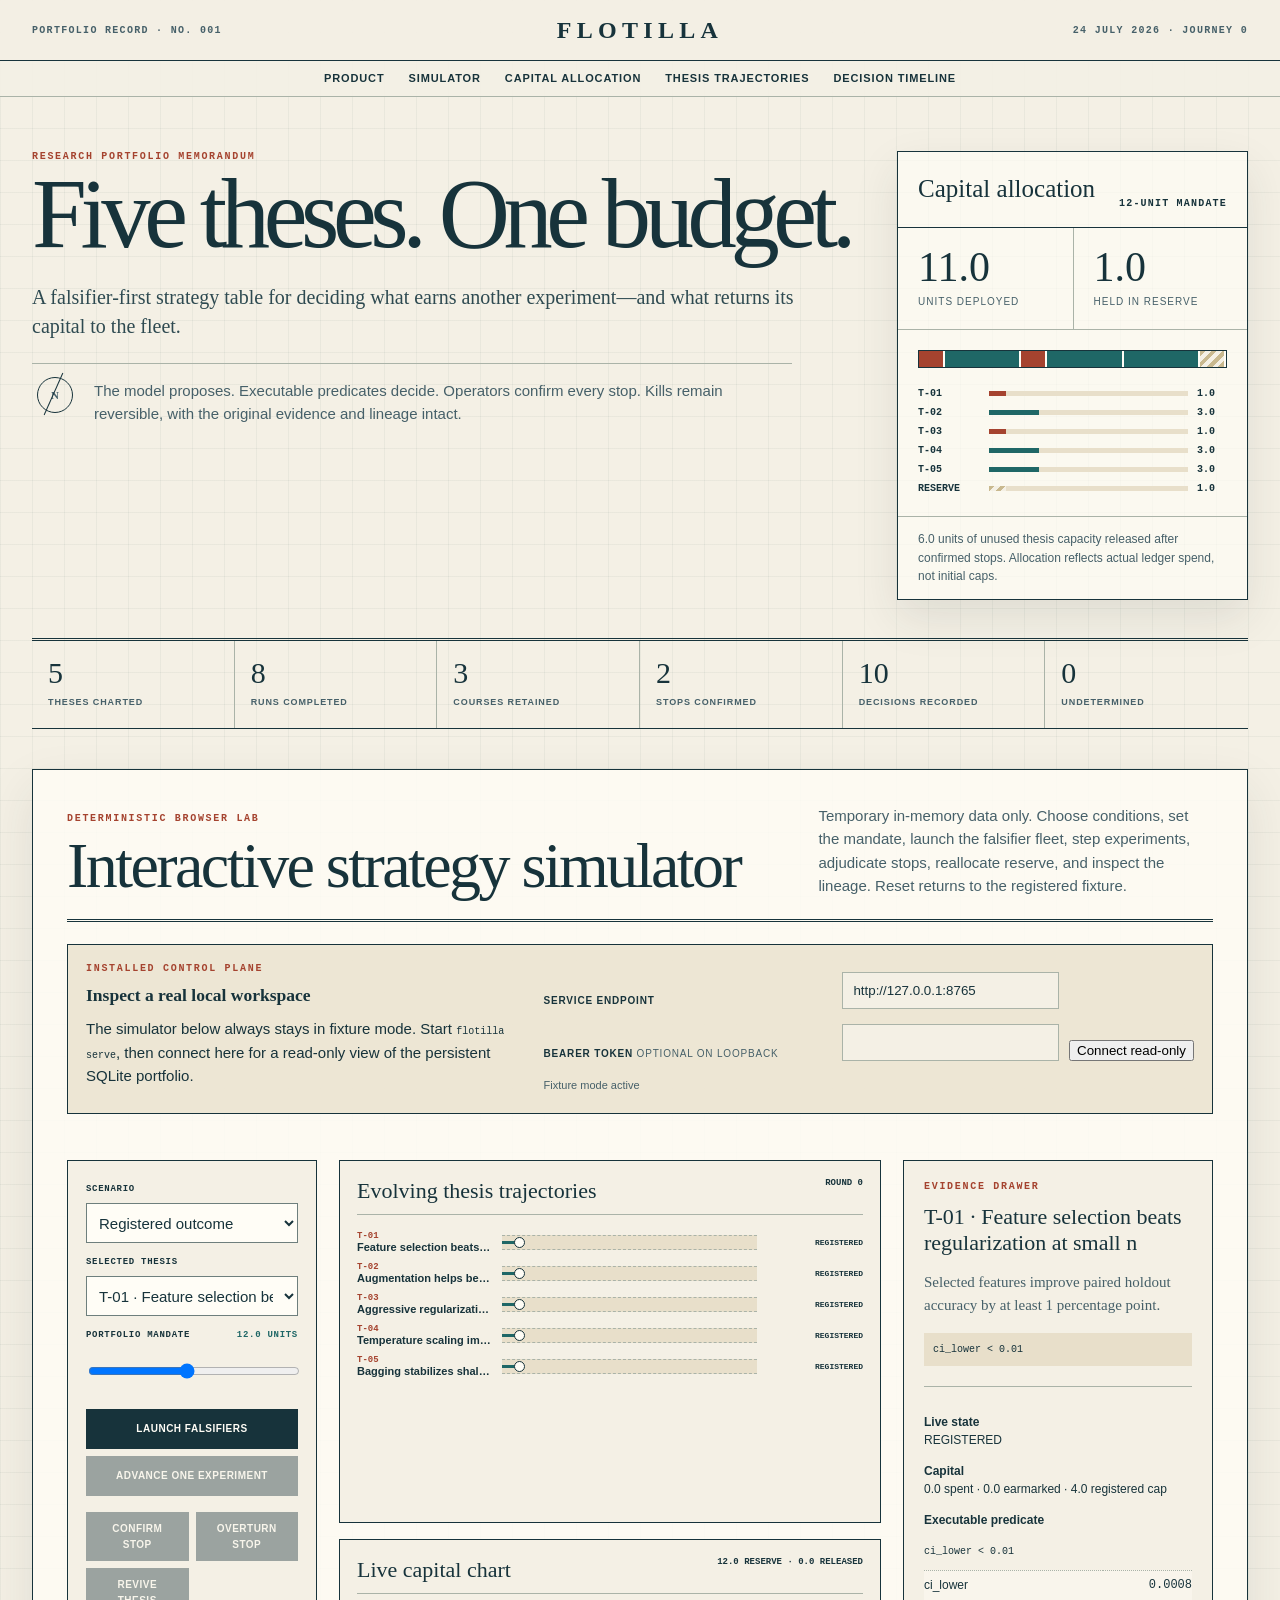
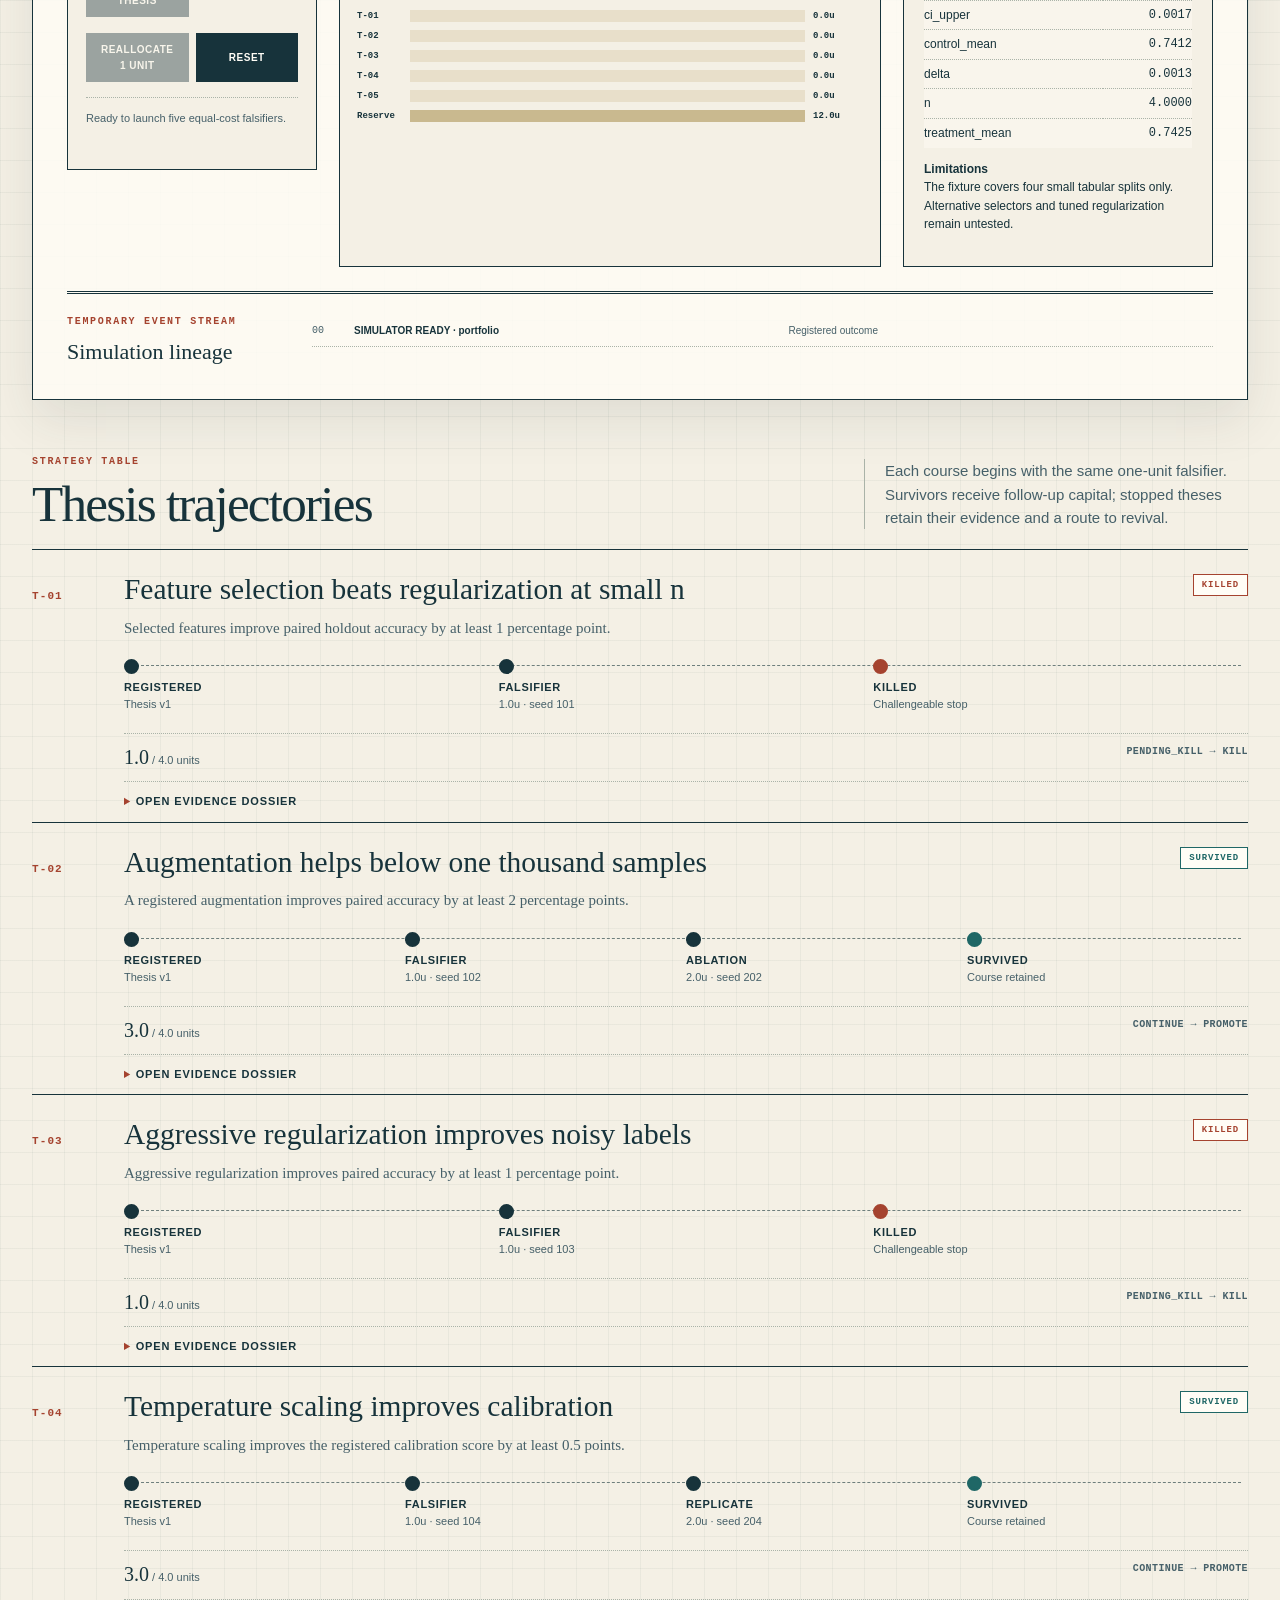
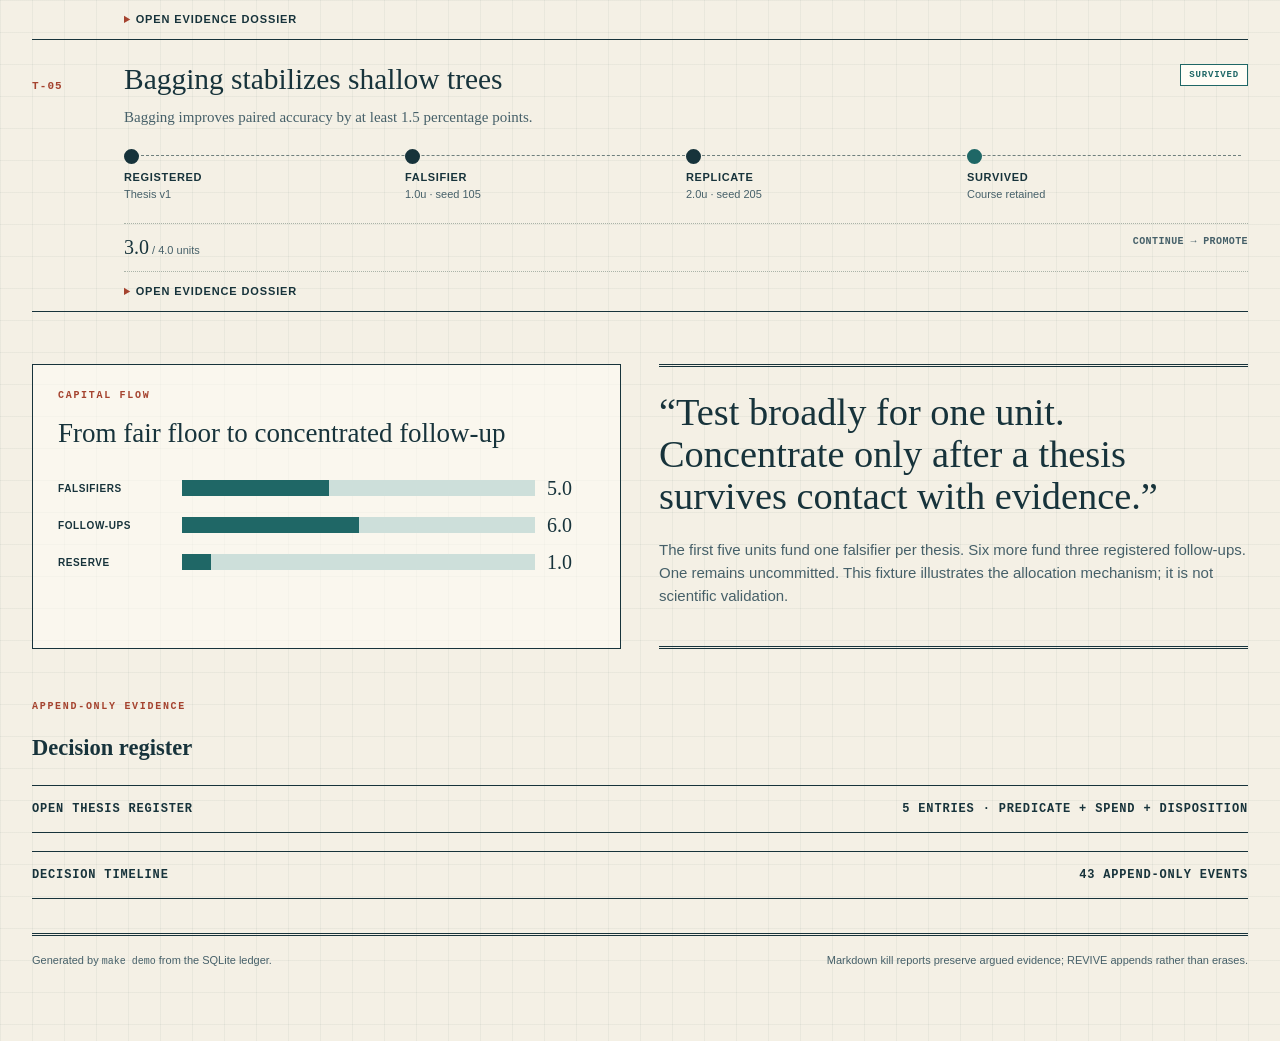
==== commit 4c774f72: "Build persistent research portfolio control plane" ====
--- a/docs/demo/index.html
+++ b/docs/demo/index.html
@@ -183,6 +183,20 @@
 <p>Temporary in-memory data only. Choose conditions, set the mandate, launch the
 falsifier fleet, step experiments, adjudicate stops, reallocate reserve, and inspect
 the lineage. Reset returns to the registered fixture.</p></div>
+<section class="live-bridge" aria-labelledby="live-bridge-title">
+<div><p class="section-kicker">Installed control plane</p>
+<h3 id="live-bridge-title">Inspect a real local workspace</h3>
+<p>The simulator below always stays in fixture mode. Start <code>flotilla serve</code>,
+then connect here for a read-only view of the persistent SQLite portfolio.</p></div>
+<form class="live-bridge-form" id="live-service-form" onsubmit="return false">
+<label for="live-endpoint">Service endpoint</label>
+<input id="live-endpoint" type="url" value="http://127.0.0.1:8765"
+spellcheck="false"><label for="live-token">Bearer token <span>optional on loopback</span></label>
+<input id="live-token" type="password" autocomplete="off">
+<button id="live-connect-button" type="button">Connect read-only</button>
+<output id="live-service-status" role="status" aria-live="polite">Fixture mode active</output>
+</form><div id="live-service-summary" class="live-service-summary" hidden></div>
+</section>
 <div class="simulator-grid"><form class="sim-controls" aria-label="Simulation controls"
 onsubmit="return false"><label for="scenario-select">Scenario</label>
 <select id="scenario-select"><option value="registered">Registered outcome</option>
--- a/docs/assets/site.css
+++ b/docs/assets/site.css
@@ -856,6 +856,101 @@
   color: var(--stop);
 }
 
+.live-bridge {
+  display: grid;
+  grid-template-columns: minmax(220px, 0.8fr) minmax(360px, 1.2fr);
+  gap: 24px;
+  margin: 22px 0;
+  padding: 18px;
+  border: 1px solid var(--ink);
+  background: color-mix(in srgb, var(--paper-deep) 72%, transparent);
+}
+
+.live-bridge h3,
+.live-bridge p {
+  margin: 0 0 8px;
+}
+
+.live-bridge-form {
+  display: grid;
+  grid-template-columns: minmax(150px, 1fr) minmax(140px, 0.75fr) auto;
+  gap: 7px 10px;
+  align-items: end;
+}
+
+.live-bridge-form label {
+  font-size: 10px;
+  font-weight: 700;
+  letter-spacing: 0.08em;
+  text-transform: uppercase;
+}
+
+.live-bridge-form label span {
+  color: var(--ink-soft);
+  font-weight: 400;
+}
+
+.live-bridge-form input {
+  min-width: 0;
+  padding: 10px;
+  border: 1px solid var(--rule);
+  background: var(--paper);
+  color: var(--ink);
+}
+
+.live-bridge-form button {
+  grid-row: 1 / span 2;
+  grid-column: 3;
+  align-self: end;
+}
+
+#live-service-status {
+  grid-column: 1 / -1;
+  min-height: 18px;
+  color: var(--ink-soft);
+  font-size: 11px;
+}
+
+.live-service-summary {
+  grid-column: 1 / -1;
+  display: grid;
+  grid-template-columns: repeat(3, 1fr) minmax(180px, 1.2fr);
+  border-top: 1px solid var(--rule);
+}
+
+.live-service-summary[hidden] {
+  display: none;
+}
+
+.live-service-summary > div,
+.live-service-summary ul {
+  margin: 14px 0 0;
+  padding: 12px;
+  border-right: 1px dotted var(--rule);
+}
+
+.live-service-summary span {
+  display: block;
+  color: var(--ink-soft);
+  font-size: 10px;
+  letter-spacing: 0.06em;
+  text-transform: uppercase;
+}
+
+.live-service-summary strong {
+  font-family: ui-monospace, monospace;
+}
+
+.live-service-summary ul {
+  border-right: 0;
+  list-style: none;
+}
+
+.live-service-summary li {
+  display: flex;
+  justify-content: space-between;
+}
+
 @media (max-width: 1120px) {
   .site-nav a:not(.nav-cta) {
     display: none;
@@ -863,8 +958,13 @@
 
   .home-hero,
   .home-flow,
-  .simulator-grid {
+  .simulator-grid,
+  .live-bridge {
     grid-template-columns: 1fr;
+  }
+
+  .live-service-summary {
+    grid-template-columns: repeat(2, 1fr);
   }
 
   .strategy-chart {
@@ -960,6 +1060,17 @@
     grid-template-columns: 1fr;
   }
 
+  .live-bridge-form,
+  .live-service-summary {
+    grid-template-columns: 1fr;
+  }
+
+  .live-bridge-form button,
+  #live-service-status {
+    grid-column: 1;
+    grid-row: auto;
+  }
+
   .control-group.secondary {
     grid-template-columns: 1fr;
   }
@@ -1005,4 +1116,3 @@
     transition-duration: 0.01ms !important;
   }
 }
-
